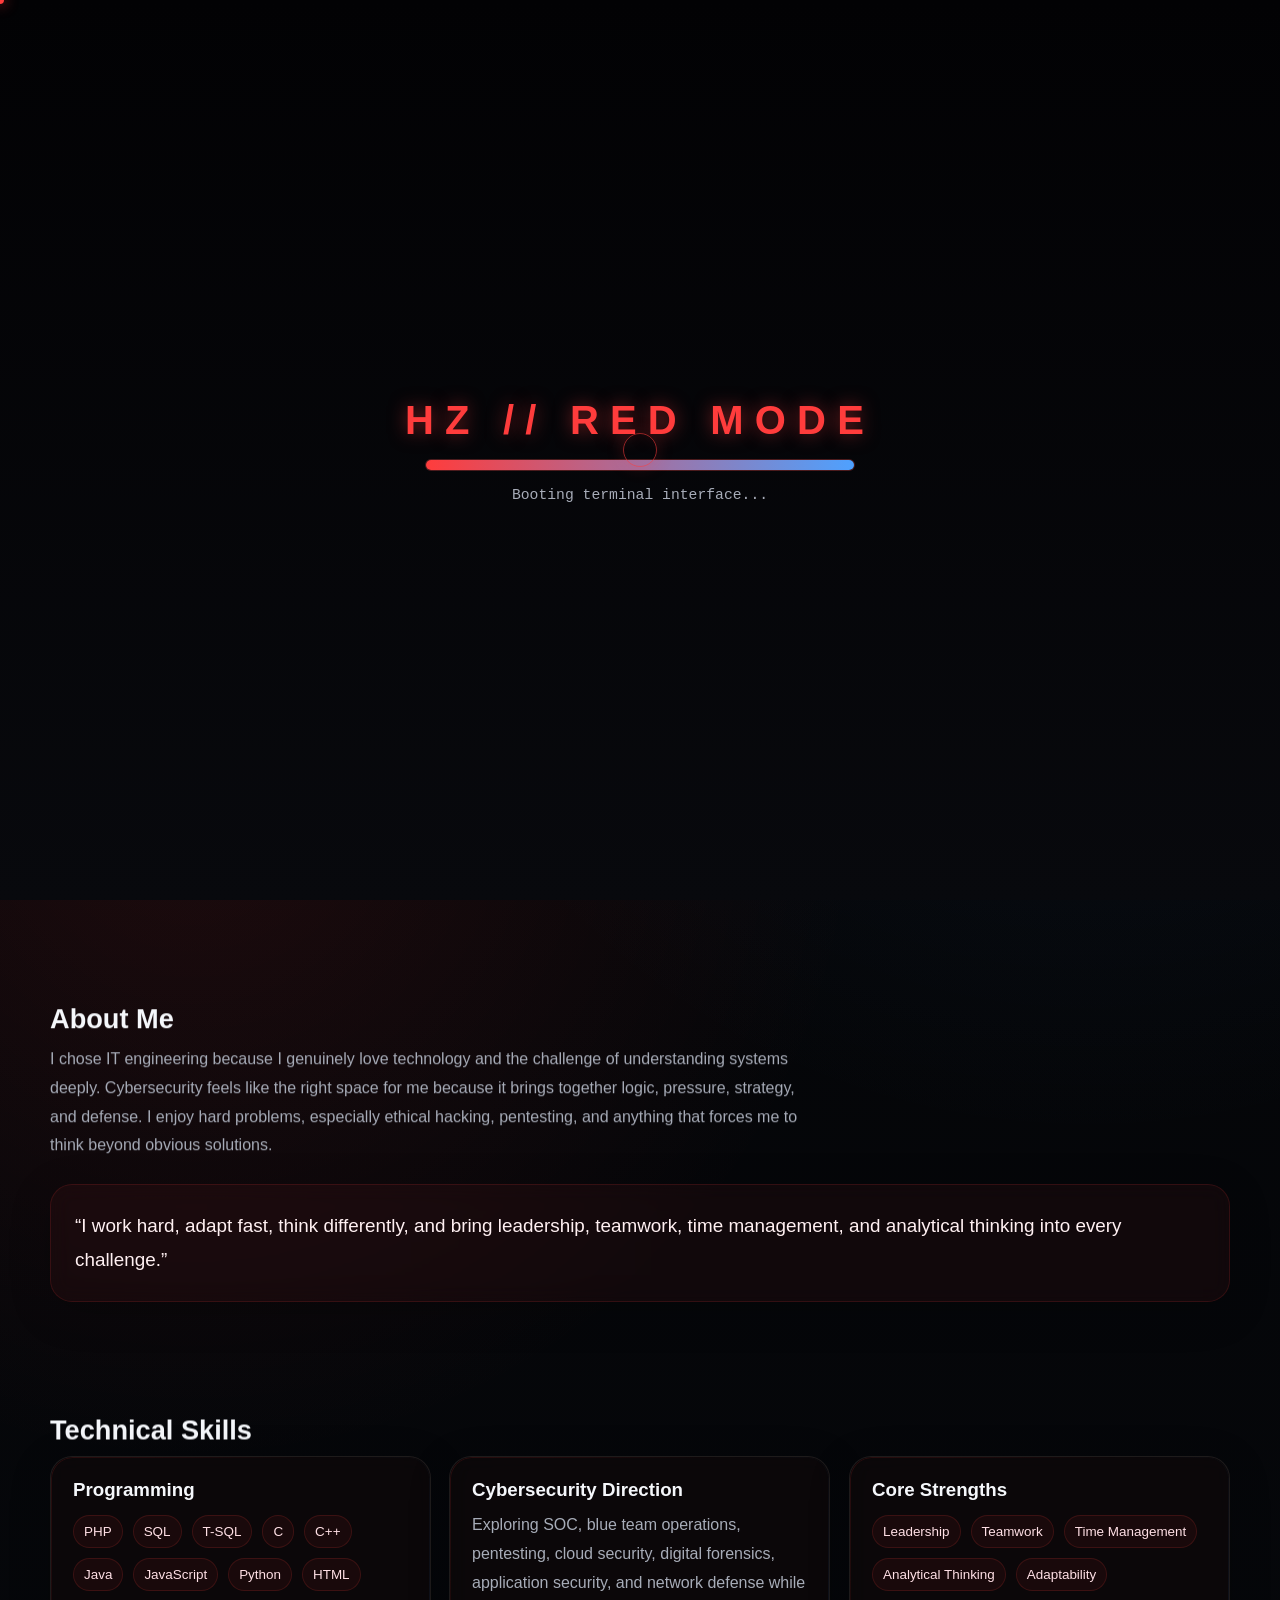
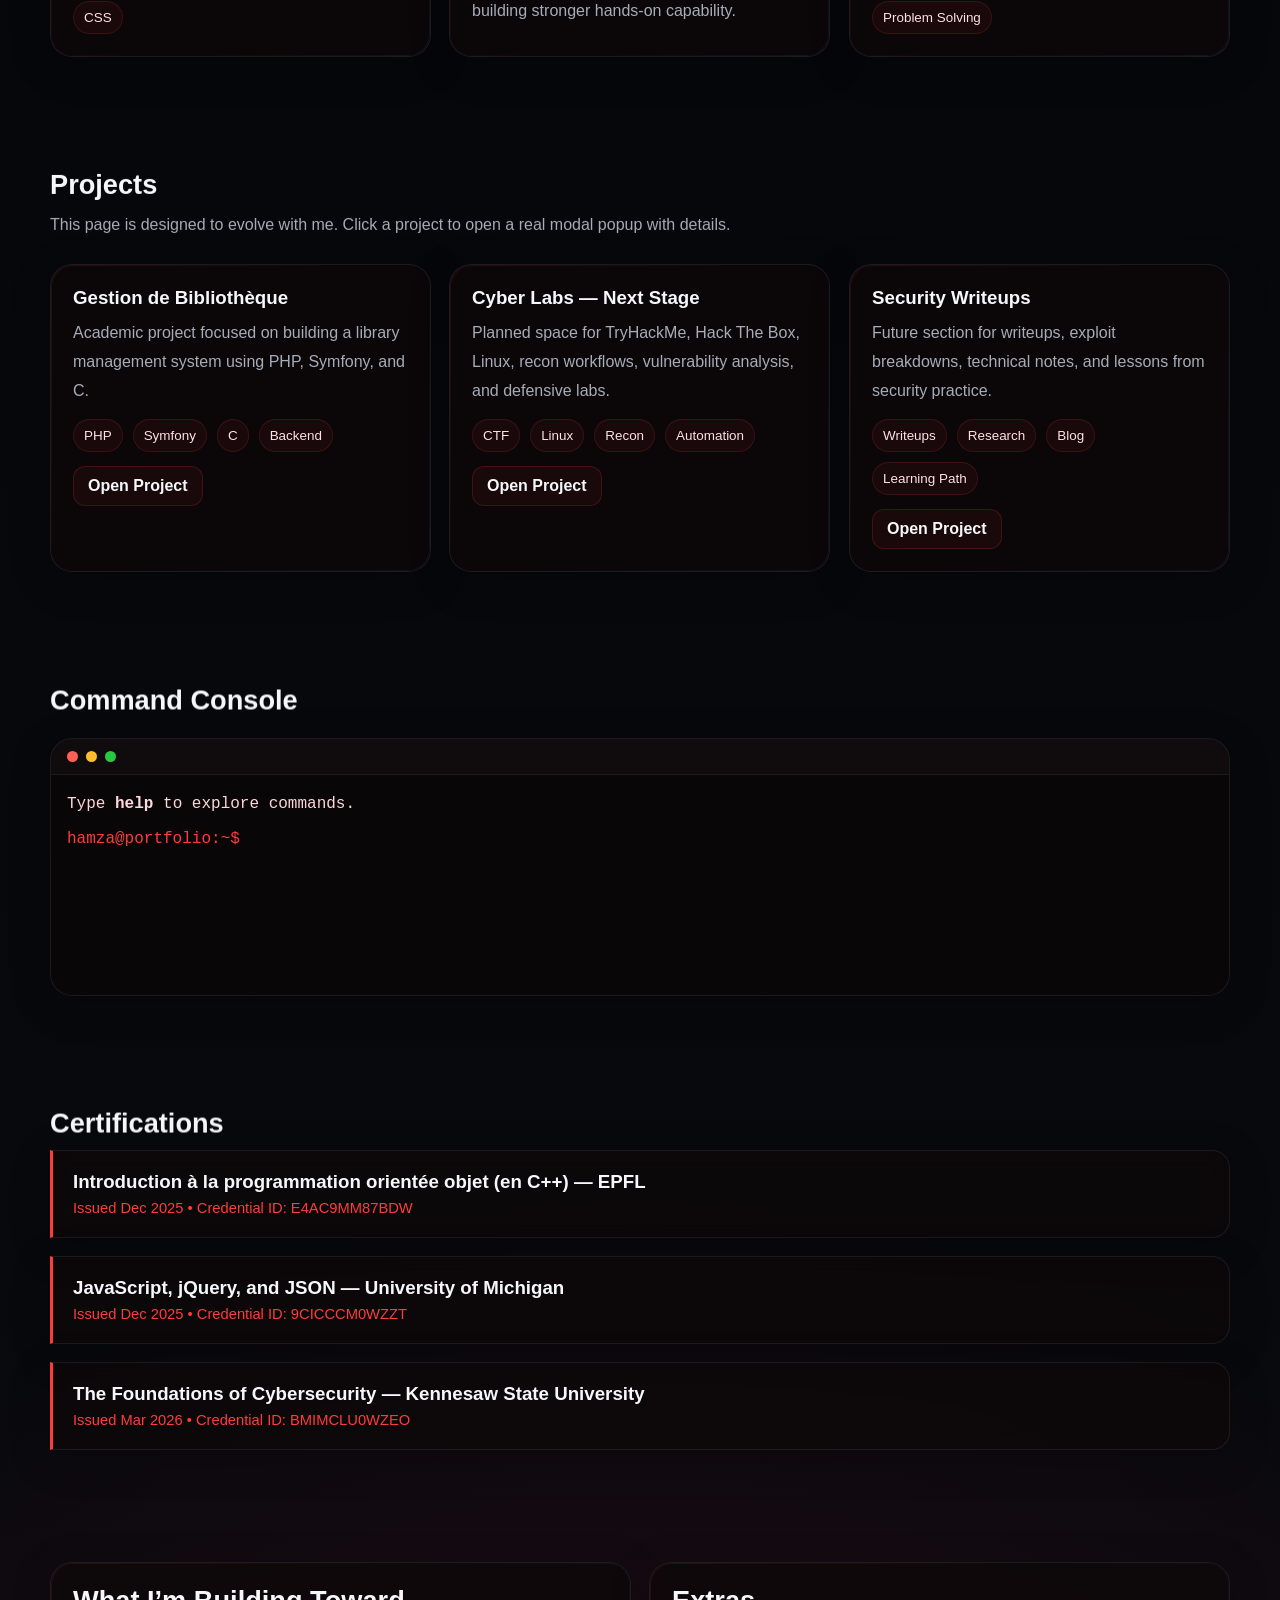
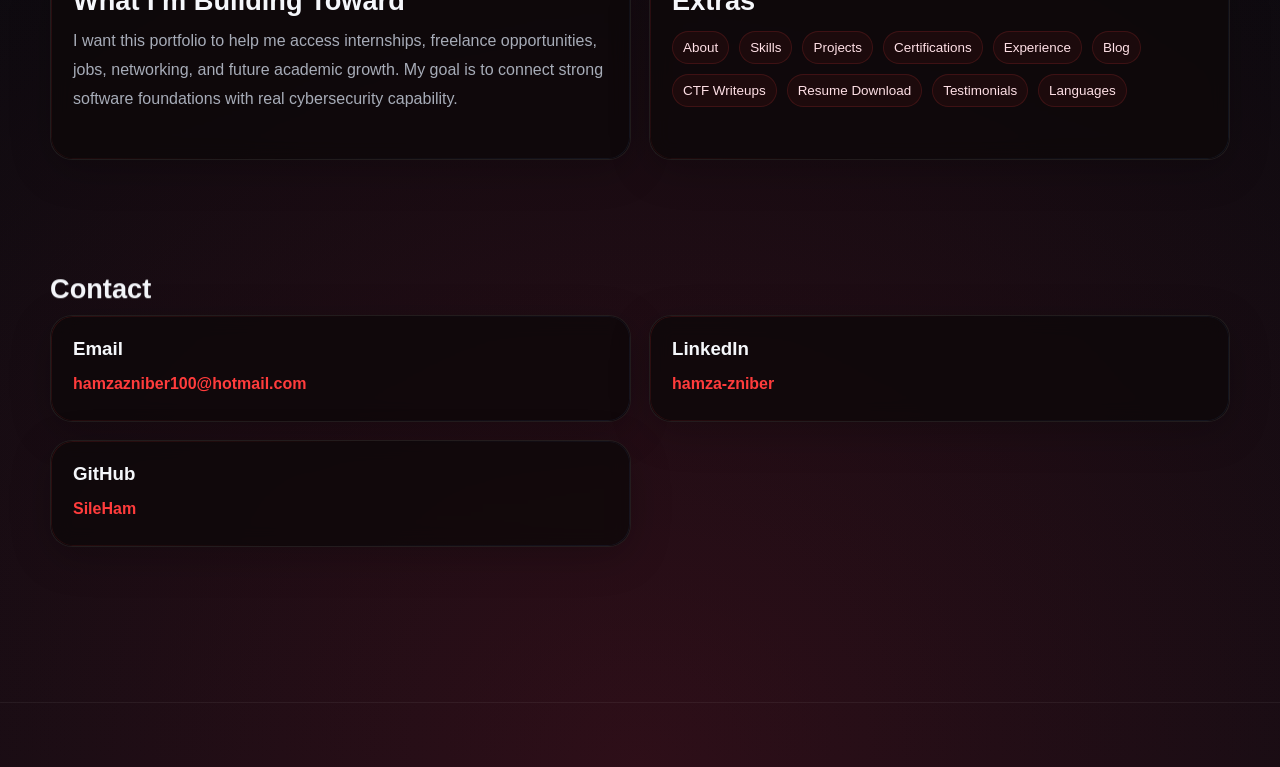
==== hamza_portfolio.html @ f4a4082b "first commit" ====
<!DOCTYPE html>
<html lang="en">
<head>
  <meta charset="UTF-8" />
  <meta name="viewport" content="width=device-width, initial-scale=1.0" />
  <title>Hamza Zniber | Cybersecurity Portfolio</title>
  <style>
    :root{
      --bg:#050608;
      --bg2:#0b0c10;
      --panel:rgba(14,8,10,.78);
      --panel2:rgba(20,10,13,.9);
      --line:rgba(255,60,60,.18);
      --text:#f5f7fb;
      --muted:#a7acb8;
      --red:#ff3c3c;
      --red-dark:#8f1420;
      --crimson:#d61f3f;
      --blue:#4ea1ff;
      --shadow:0 0 30px rgba(255,60,60,.16);
    }

    *{box-sizing:border-box;margin:0;padding:0}
    html{scroll-behavior:smooth}
    body{
      font-family:Inter,Segoe UI,Arial,sans-serif;
      color:var(--text);
      background:
        radial-gradient(circle at 15% 20%, rgba(255,60,60,.10), transparent 20%),
        radial-gradient(circle at 85% 10%, rgba(78,161,255,.08), transparent 20%),
        radial-gradient(circle at 50% 100%, rgba(214,31,63,.18), transparent 30%),
        linear-gradient(180deg,#030406 0%, #090b10 100%);
      overflow-x:hidden;
      cursor:none;
    }

    canvas#matrixCanvas{
      position:fixed;
      inset:0;
      z-index:-3;
      opacity:.22;
    }

    canvas#particles{
      position:fixed;
      inset:0;
      z-index:-2;
      opacity:.45;
    }

    .grid-overlay::before{
      content:"";
      position:fixed;
      inset:0;
      background-image:
        linear-gradient(rgba(255,255,255,.028) 1px, transparent 1px),
        linear-gradient(90deg, rgba(255,255,255,.028) 1px, transparent 1px);
      background-size:44px 44px;
      mask-image:linear-gradient(to bottom, rgba(0,0,0,.85), transparent);
      pointer-events:none;
      z-index:-1;
    }

    .scanlines::after{
      content:"";
      position:fixed;
      inset:0;
      background:linear-gradient(to bottom, transparent 0%, rgba(255,60,60,.03) 50%, transparent 100%);
      background-size:100% 5px;
      pointer-events:none;
      animation:scan 8s linear infinite;
      opacity:.22;
      z-index:10;
    }

    @keyframes scan{
      from{transform:translateY(-100%)}
      to{transform:translateY(100%)}
    }

    .cursor-dot,.cursor-ring{
      position:fixed;
      top:0;
      left:0;
      pointer-events:none;
      z-index:99999;
      transform:translate(-50%,-50%);
      border-radius:50%;
    }

    .cursor-dot{
      width:8px;
      height:8px;
      background:var(--red);
      box-shadow:0 0 14px rgba(255,60,60,.8);
    }

    .cursor-ring{
      width:34px;
      height:34px;
      border:1px solid rgba(255,60,60,.55);
      box-shadow:0 0 18px rgba(255,60,60,.18);
      transition:width .18s,height .18s,border-color .18s,transform .08s;
    }

    .trail{
      position:fixed;
      width:10px;
      height:10px;
      border-radius:50%;
      background:rgba(255,60,60,.22);
      pointer-events:none;
      z-index:99998;
      transform:translate(-50%,-50%);
      animation:fadeTrail .6s linear forwards;
    }

    @keyframes fadeTrail{
      to{opacity:0; transform:translate(-50%,-50%) scale(.2)}
    }

    .loading-screen{
      position:fixed;
      inset:0;
      background:linear-gradient(180deg,#020204 0%, #08090d 100%);
      z-index:9999;
      display:flex;
      align-items:center;
      justify-content:center;
      flex-direction:column;
      gap:16px;
      transition:opacity .8s ease, visibility .8s ease;
    }

    .loading-screen.hidden{
      opacity:0;
      visibility:hidden;
    }

    .loader-logo{
      font-size:clamp(1.4rem,4vw,2.5rem);
      font-weight:900;
      letter-spacing:.28em;
      color:var(--red);
      text-shadow:0 0 18px rgba(255,60,60,.5);
      animation:pulseGlow 1.5s ease-in-out infinite;
    }

    .loader-bar{
      width:min(430px,82vw);
      height:12px;
      border-radius:999px;
      overflow:hidden;
      border:1px solid rgba(255,60,60,.25);
      background:rgba(255,255,255,.04);
    }

    .loader-fill{
      width:0%;
      height:100%;
      background:linear-gradient(90deg,var(--red),var(--blue));
      box-shadow:0 0 24px rgba(255,60,60,.35);
      animation:loadBar 3.2s ease forwards;
    }

    .loader-text{
      color:var(--muted);
      font-family:ui-monospace,monospace;
      font-size:.92rem;
    }

    @keyframes loadBar{
      0%{width:0%}
      100%{width:100%}
    }

    @keyframes pulseGlow{
      0%,100%{opacity:1;text-shadow:0 0 10px rgba(255,60,60,.4)}
      50%{opacity:.8;text-shadow:0 0 24px rgba(255,60,60,.8)}
    }

    .intro-terminal{
      position:fixed;
      inset:0;
      z-index:9998;
      background:rgba(0,0,0,.95);
      display:flex;
      align-items:center;
      justify-content:center;
      padding:20px;
      transition:opacity .8s ease, visibility .8s ease;
    }

    .intro-terminal.hidden{
      opacity:0;
      visibility:hidden;
      pointer-events:none;
    }

    .terminal-box{
      width:min(920px,100%);
      min-height:430px;
      background:rgba(7,7,10,.94);
      border:1px solid rgba(255,60,60,.16);
      border-radius:18px;
      box-shadow:0 0 40px rgba(255,60,60,.08);
      overflow:hidden;
    }

    .terminal-head{
      display:flex;
      align-items:center;
      gap:8px;
      padding:14px 18px;
      border-bottom:1px solid rgba(255,255,255,.06);
      background:rgba(255,255,255,.02);
    }

    .dot{width:11px;height:11px;border-radius:50%}
    .d1{background:#ff5f57}
    .d2{background:#febc2e}
    .d3{background:#28c840}

    .terminal-body{
      padding:22px;
      font-family:ui-monospace,SFMono-Regular,Menlo,monospace;
      color:var(--red);
      line-height:1.8;
      font-size:1rem;
      white-space:pre-wrap;
    }

    .skip-btn{
      margin-top:16px;
      padding:12px 18px;
      border-radius:12px;
      background:rgba(255,60,60,.08);
      border:1px solid rgba(255,60,60,.18);
      color:var(--text);
      cursor:pointer;
      font-weight:700;
      transition:.25s;
    }

    .skip-btn:hover{transform:translateY(-2px);box-shadow:var(--shadow)}

    nav{
      position:sticky;
      top:0;
      z-index:100;
      backdrop-filter:blur(12px);
      background:rgba(4,5,8,.76);
      border-bottom:1px solid rgba(255,255,255,.06);
    }

    .nav-inner{
      max-width:1220px;
      margin:auto;
      display:flex;
      justify-content:space-between;
      align-items:center;
      padding:14px 20px;
      gap:16px;
      flex-wrap:wrap;
    }

    .brand{
      font-weight:900;
      letter-spacing:.2em;
      color:var(--red);
      text-transform:uppercase;
      text-shadow:0 0 12px rgba(255,60,60,.3);
    }

    .nav-links{
      display:flex;
      flex-wrap:wrap;
      gap:16px;
      align-items:center;
    }

    .nav-links a,.lang-btn{
      color:var(--muted);
      text-decoration:none;
      transition:.25s;
      font-size:.95rem;
    }

    .nav-links a:hover,.lang-btn:hover{color:var(--text)}

    .lang-btn{
      background:transparent;
      border:1px solid rgba(255,255,255,.12);
      padding:8px 12px;
      border-radius:999px;
      cursor:pointer;
    }

    .container{
      max-width:1220px;
      margin:auto;
      padding:28px 20px 100px;
      position:relative;
      z-index:2;
    }

    .hero{
      min-height:95vh;
      display:grid;
      grid-template-columns:1.08fr .92fr;
      gap:28px;
      align-items:center;
      padding:30px 0 20px;
    }

    .hero-card,.side-card,.card,.timeline-item,.quote-box,.console-wrap{
      background:var(--panel);
      border:1px solid rgba(255,255,255,.08);
      border-radius:22px;
      backdrop-filter:blur(10px);
      box-shadow:0 10px 40px rgba(0,0,0,.22);
    }

    .parallax{
      transform:translateY(0);
      transition:transform .08s linear;
      will-change:transform;
    }

    .hero-card{
      padding:26px;
      position:relative;
      overflow:hidden;
    }

    .hero-card::before{
      content:"";
      position:absolute;
      inset:0;
      background:linear-gradient(120deg, transparent, rgba(255,255,255,.05), transparent);
      transform:translateX(-100%);
      animation:shine 6s linear infinite;
    }

    @keyframes shine{
      to{transform:translateX(100%)}
    }

    .tag{
      display:inline-block;
      padding:8px 14px;
      border-radius:999px;
      border:1px solid rgba(255,60,60,.25);
      color:var(--red);
      font-size:.82rem;
      letter-spacing:.08em;
      text-transform:uppercase;
      margin-bottom:16px;
      background:rgba(255,60,60,.05);
    }

    h1{
      font-size:clamp(2.8rem,7vw,6rem);
      line-height:.92;
      margin-bottom:12px;
      letter-spacing:-.05em;
    }

    .accent{
      background:linear-gradient(90deg,var(--red),var(--blue));
      -webkit-background-clip:text;
      -webkit-text-fill-color:transparent;
    }

    .glitch{
      position:relative;
      display:inline-block;
    }

    .glitch::before,
    .glitch::after{
      content:attr(data-text);
      position:absolute;
      left:0;
      top:0;
      width:100%;
      overflow:hidden;
    }

    .glitch::before{
      color:var(--blue);
      transform:translate(2px,0);
      opacity:.35;
      clip-path:polygon(0 0,100% 0,100% 45%,0 45%);
      animation:glitch1 2.4s infinite linear alternate-reverse;
    }

    .glitch::after{
      color:var(--red);
      transform:translate(-2px,0);
      opacity:.45;
      clip-path:polygon(0 60%,100% 60%,100% 100%,0 100%);
      animation:glitch2 2.2s infinite linear alternate-reverse;
    }

    @keyframes glitch1{
      0%{transform:translate(2px,0)}
      25%{transform:translate(-2px,1px)}
      50%{transform:translate(3px,-1px)}
      100%{transform:translate(-1px,1px)}
    }

    @keyframes glitch2{
      0%{transform:translate(-2px,0)}
      25%{transform:translate(2px,-1px)}
      50%{transform:translate(-3px,1px)}
      100%{transform:translate(1px,-1px)}
    }

    .subtitle{
      color:var(--muted);
      font-size:1.08rem;
      line-height:1.8;
      max-width:740px;
    }

    .hero-cta{
      display:flex;
      flex-wrap:wrap;
      gap:14px;
      margin-top:24px;
    }

    .btn{
      text-decoration:none;
      padding:13px 18px;
      border-radius:14px;
      font-weight:800;
      transition:.25s;
      border:1px solid rgba(255,255,255,.08);
      position:relative;
      overflow:hidden;
      color:var(--text);
    }

    .btn:hover{transform:translateY(-3px) scale(1.02)}

    .btn-primary{
      background:linear-gradient(90deg, rgba(255,60,60,.18), rgba(78,161,255,.16));
      box-shadow:var(--shadow);
    }

    .btn-secondary{
      background:rgba(255,255,255,.03);
    }

    .side-card{
      padding:24px;
      background:linear-gradient(180deg, rgba(15,8,10,.82), rgba(10,10,14,.94));
      position:relative;
      overflow:hidden;
    }

    .side-card::after{
      content:"";
      position:absolute;
      right:-40px;
      top:-40px;
      width:160px;
      height:160px;
      border-radius:50%;
      background:radial-gradient(circle, rgba(255,60,60,.22), transparent 70%);
      filter:blur(10px);
    }

    .stat{
      display:flex;
      justify-content:space-between;
      gap:12px;
      padding:14px 0;
      border-bottom:1px solid rgba(255,255,255,.06);
      color:var(--muted);
      font-size:.96rem;
    }

    .stat strong{
      color:var(--text);
      text-align:right;
    }

    .mono{font-family:ui-monospace,monospace}

    section{padding:56px 0}

    .section-title{
      font-size:1.7rem;
      margin-bottom:10px;
    }

    .section-sub{
      color:var(--muted);
      line-height:1.8;
      max-width:770px;
      margin-bottom:24px;
    }

    .cards{
      display:grid;
      grid-template-columns:repeat(3,minmax(0,1fr));
      gap:18px;
      perspective:1200px;
    }

    .card{
      padding:22px;
      transition:transform .15s ease, box-shadow .2s ease, border-color .2s ease;
      position:relative;
      overflow:hidden;
      transform-style:preserve-3d;
      will-change:transform;
    }

    .card::before{
      content:"";
      position:absolute;
      inset:0;
      border-radius:22px;
      padding:1px;
      background:linear-gradient(130deg, rgba(255,60,60,.35), transparent, rgba(78,161,255,.22));
      -webkit-mask:
        linear-gradient(#000 0 0) content-box,
        linear-gradient(#000 0 0);
      -webkit-mask-composite:xor;
      mask-composite:exclude;
      pointer-events:none;
      opacity:.4;
    }

    .card:hover{
      box-shadow:0 0 28px rgba(255,60,60,.1);
      border-color:rgba(255,60,60,.2);
    }

    .card h3{margin-bottom:10px}
    .card p{color:var(--muted);line-height:1.8}

    .chips{
      display:flex;
      flex-wrap:wrap;
      gap:10px;
      margin-top:14px;
    }

    .chip{
      padding:8px 10px;
      border-radius:999px;
      font-size:.84rem;
      background:rgba(255,60,60,.06);
      border:1px solid rgba(255,60,60,.15);
      color:#ffe0e6;
    }

    .timeline{
      display:grid;
      gap:18px;
    }

    .timeline-item{
      padding:20px;
      border-left:3px solid var(--red);
      border-radius:0 18px 18px 0;
    }

    .timeline-item h3{margin-bottom:6px}
    .timeline-item span{color:var(--red);font-size:.92rem}
    .timeline-item p{color:var(--muted);line-height:1.7;margin-top:10px}

    .split{
      display:grid;
      grid-template-columns:1fr 1fr;
      gap:18px;
    }

    .quote-box{
      padding:24px;
      background:rgba(255,60,60,.05);
      border:1px solid rgba(255,60,60,.14);
      font-size:1.18rem;
      line-height:1.8;
      color:#fff0f2;
    }

    .contact-grid{
      display:grid;
      grid-template-columns:repeat(2,minmax(0,1fr));
      gap:18px;
    }

    .project-link{
      color:var(--red);
      text-decoration:none;
      font-weight:700;
    }

    .lang-fr{display:none}

    footer{
      padding:24px 20px 40px;
      border-top:1px solid rgba(255,255,255,.06);
      text-align:center;
      color:var(--muted);
    }

    .reveal{
      opacity:0;
      transform:translateY(24px);
      transition:all .8s ease;
    }

    .reveal.show{
      opacity:1;
      transform:translateY(0);
    }

    .console-wrap{
      margin-top:22px;
      overflow:hidden;
    }

    .console-head{
      display:flex;
      gap:8px;
      padding:12px 16px;
      border-bottom:1px solid rgba(255,255,255,.06);
      background:rgba(255,255,255,.02);
    }

    .console-body{
      padding:16px;
      font-family:ui-monospace,monospace;
      min-height:220px;
      color:#ffd7dd;
      background:rgba(0,0,0,.18);
    }

    .console-output{
      white-space:pre-wrap;
      line-height:1.7;
      margin-bottom:12px;
    }

    .console-input-line{
      display:flex;
      align-items:center;
      gap:10px;
      color:var(--red);
    }

    .console-input{
      flex:1;
      background:transparent;
      border:none;
      outline:none;
      color:#fff;
      font-family:ui-monospace,monospace;
      font-size:1rem;
      cursor:text;
    }

    .modal{
      position:fixed;
      inset:0;
      background:rgba(0,0,0,.76);
      display:flex;
      align-items:center;
      justify-content:center;
      padding:20px;
      z-index:10000;
      opacity:0;
      visibility:hidden;
      transition:.25s;
    }

    .modal.show{
      opacity:1;
      visibility:visible;
    }

    .modal-content{
      width:min(760px,100%);
      background:linear-gradient(180deg, rgba(16,9,12,.96), rgba(8,8,12,.98));
      border:1px solid rgba(255,60,60,.18);
      border-radius:22px;
      padding:24px;
      box-shadow:0 0 40px rgba(255,60,60,.12);
      position:relative;
    }

    .modal-close{
      position:absolute;
      top:14px;
      right:14px;
      background:rgba(255,255,255,.04);
      border:1px solid rgba(255,255,255,.08);
      color:var(--text);
      width:40px;
      height:40px;
      border-radius:50%;
      cursor:pointer;
      font-size:1.1rem;
    }

    .modal-content h3{
      margin-bottom:10px;
      font-size:1.5rem;
    }

    .modal-content p{
      color:var(--muted);
      line-height:1.8;
      margin-bottom:12px;
    }

    .open-modal{
      margin-top:14px;
      display:inline-block;
      padding:10px 14px;
      border-radius:12px;
      border:1px solid rgba(255,60,60,.18);
      color:var(--text);
      background:rgba(255,60,60,.06);
      text-decoration:none;
      font-weight:700;
    }

    @media (max-width:980px){
      body{cursor:auto}
      .cursor-dot,.cursor-ring{display:none}
      .hero,.cards,.split,.contact-grid{
        grid-template-columns:1fr;
      }
      .terminal-box{min-height:360px}
    }
  </style>
</head>
<body class="grid-overlay scanlines">
  <canvas id="matrixCanvas"></canvas>
  <canvas id="particles"></canvas>

  <div class="cursor-dot" id="cursorDot"></div>
  <div class="cursor-ring" id="cursorRing"></div>

  <div class="loading-screen" id="loadingScreen">
    <div class="loader-logo">HZ // RED MODE</div>
    <div class="loader-bar"><div class="loader-fill"></div></div>
    <div class="loader-text" id="loaderText">Initializing offensive visual layer...</div>
  </div>

  <div class="intro-terminal" id="introTerminal">
    <div>
      <div class="terminal-box">
        <div class="terminal-head">
          <span class="dot d1"></span>
          <span class="dot d2"></span>
          <span class="dot d3"></span>
        </div>
        <div class="terminal-body" id="terminalText"></div>
      </div>
      <button class="skip-btn" onclick="skipIntro()">Enter Portfolio</button>
    </div>
  </div>

  <div class="modal" id="projectModal">
    <div class="modal-content">
      <button class="modal-close" onclick="closeModal()">×</button>
      <h3 id="modalTitle">Project Title</h3>
      <p id="modalDesc"></p>
      <div class="chips" id="modalChips"></div>
    </div>
  </div>

  <nav>
    <div class="nav-inner">
      <div class="brand">HZ // RED CYBER</div>
      <div class="nav-links">
        <a href="#about">About</a>
        <a href="#skills">Skills</a>
        <a href="#projects">Projects</a>
        <a href="#console">Console</a>
        <a href="#contact">Contact</a>
        <button class="lang-btn" onclick="toggleLang()">FR / EN</button>
      </div>
    </div>
  </nav>

  <main class="container">
    <section class="hero reveal parallax" data-speed="0.18">
      <div class="hero-card">
        <div class="lang-en">
          <div class="tag">IT Engineering Student • Cybersecurity Path</div>
          <h1><span class="glitch" data-text="Hamza">Hamza</span> <span class="accent">Zniber</span></h1>
          <p class="subtitle">
            Third-year IT engineering student based in Casablanca, building a bold future in cybersecurity through
            technical projects, problem-solving, and a deep interest in SOC operations, blue team workflows,
            pentesting, cloud security, digital forensics, and network defense.
          </p>
          <div class="hero-cta">
            <a class="btn btn-primary" href="#projects">Explore My Work</a>
            <a class="btn btn-secondary" href="mailto:hamzazniber100@hotmail.com">Email Me</a>
            <a class="btn btn-secondary" href="https://github.com/SileHam" target="_blank">GitHub</a>
            <a class="btn btn-secondary" href="https://www.linkedin.com/in/hamza-zniber/" target="_blank">LinkedIn</a>
          </div>
        </div>

        <div class="lang-fr">
          <div class="tag">Étudiant ingénieur IT • Parcours cybersécurité</div>
          <h1><span class="glitch" data-text="Hamza">Hamza</span> <span class="accent">Zniber</span></h1>
          <p class="subtitle">
            Étudiant en troisième année d’ingénierie informatique à Casablanca, en train de construire un futur ambitieux
            dans la cybersécurité à travers des projets techniques, la résolution de problèmes complexes, et un fort intérêt
            pour les opérations SOC, le blue team, le pentesting, la sécurité cloud, la forensique numérique et la défense réseau.
          </p>
          <div class="hero-cta">
            <a class="btn btn-primary" href="#projects">Voir mes projets</a>
            <a class="btn btn-secondary" href="mailto:hamzazniber100@hotmail.com">Me contacter</a>
            <a class="btn btn-secondary" href="https://github.com/SileHam" target="_blank">GitHub</a>
            <a class="btn btn-secondary" href="https://www.linkedin.com/in/hamza-zniber/" target="_blank">LinkedIn</a>
          </div>
        </div>
      </div>

      <div class="side-card">
        <div class="stat"><span>Name</span><strong>Hamza Zniber</strong></div>
        <div class="stat"><span>Location</span><strong>Casablanca, Morocco</strong></div>
        <div class="stat"><span>School</span><strong>EMSI</strong></div>
        <div class="stat"><span>Program</span><strong>IT Engineering</strong></div>
        <div class="stat"><span>Year</span><strong>3rd Year</strong></div>
        <div class="stat"><span>Graduation</span><strong>2028</strong></div>
        <div class="stat"><span>Focus</span><strong>Cybersecurity</strong></div>
        <div class="stat"><span>Email</span><strong class="mono">hamzazniber100@hotmail.com</strong></div>
      </div>
    </section>

    <section id="about" class="reveal parallax" data-speed="0.12">
      <h2 class="section-title lang-en">About Me</h2>
      <h2 class="section-title lang-fr">À propos de moi</h2>

      <p class="section-sub lang-en">
        I chose IT engineering because I genuinely love technology and the challenge of understanding systems deeply.
        Cybersecurity feels like the right space for me because it brings together logic, pressure, strategy, and defense.
        I enjoy hard problems, especially ethical hacking, pentesting, and anything that forces me to think beyond obvious solutions.
      </p>

      <p class="section-sub lang-fr">
        J’ai choisi l’ingénierie informatique parce que j’aime réellement la technologie et le défi de comprendre les systèmes en profondeur.
        La cybersécurité est pour moi le bon domaine, car elle réunit logique, pression, stratégie et défense.
        J’aime les problèmes difficiles, surtout le hacking éthique, le pentesting et tout ce qui m’oblige à réfléchir au-delà des solutions évidentes.
      </p>

      <div class="quote-box lang-en">
        “I work hard, adapt fast, think differently, and bring leadership, teamwork, time management, and analytical thinking into every challenge.”
      </div>

      <div class="quote-box lang-fr">
        « Je travaille dur, je m’adapte vite, je pense différemment, et j’apporte du leadership, de l’esprit d’équipe, de la gestion du temps et une vraie pensée analytique dans chaque défi. »
      </div>
    </section>

    <section id="skills" class="reveal parallax" data-speed="0.10">
      <h2 class="section-title lang-en">Technical Skills</h2>
      <h2 class="section-title lang-fr">Compétences techniques</h2>

      <div class="cards">
        <div class="card tilt-card">
          <h3 class="lang-en">Programming</h3>
          <h3 class="lang-fr">Programmation</h3>
          <div class="chips">
            <span class="chip">PHP</span>
            <span class="chip">SQL</span>
            <span class="chip">T-SQL</span>
            <span class="chip">C</span>
            <span class="chip">C++</span>
            <span class="chip">Java</span>
            <span class="chip">JavaScript</span>
            <span class="chip">Python</span>
            <span class="chip">HTML</span>
            <span class="chip">CSS</span>
          </div>
        </div>

        <div class="card tilt-card">
          <h3 class="lang-en">Cybersecurity Direction</h3>
          <h3 class="lang-fr">Orientation cybersécurité</h3>
          <p class="lang-en">
            Exploring SOC, blue team operations, pentesting, cloud security, digital forensics,
            application security, and network defense while building stronger hands-on capability.
          </p>
          <p class="lang-fr">
            J’explore le SOC, le blue team, le pentesting, la sécurité cloud, la forensique numérique,
            la sécurité applicative et la défense réseau tout en renforçant mes compétences pratiques.
          </p>
        </div>

        <div class="card tilt-card">
          <h3 class="lang-en">Core Strengths</h3>
          <h3 class="lang-fr">Forces principales</h3>
          <div class="chips">
            <span class="chip">Leadership</span>
            <span class="chip">Teamwork</span>
            <span class="chip">Time Management</span>
            <span class="chip">Analytical Thinking</span>
            <span class="chip">Adaptability</span>
            <span class="chip">Problem Solving</span>
          </div>
        </div>
      </div>
    </section>

    <section id="projects" class="reveal parallax" data-speed="0.14">
      <h2 class="section-title lang-en">Projects</h2>
      <h2 class="section-title lang-fr">Projets</h2>

      <p class="section-sub lang-en">
        This page is designed to evolve with me. Click a project to open a real modal popup with details.
      </p>

      <p class="section-sub lang-fr">
        Cette page est conçue pour évoluer avec moi. Clique sur un projet pour ouvrir une vraie fenêtre popup avec les détails.
      </p>

      <div class="cards">
        <div class="card tilt-card">
          <h3>Gestion de Bibliothèque</h3>
          <p class="lang-en">
            Academic project focused on building a library management system using PHP, Symfony, and C.
          </p>
          <p class="lang-fr">
            Projet académique centré sur la création d’un système de gestion de bibliothèque avec PHP, Symfony et C.
          </p>
          <div class="chips">
            <span class="chip">PHP</span>
            <span class="chip">Symfony</span>
            <span class="chip">C</span>
            <span class="chip">Backend</span>
          </div>
          <a href="#" class="open-modal" onclick="openProject('Gestion de Bibliothèque', 'A library management project built to handle organization, records, and backend structure using PHP, Symfony, and C. This project helped strengthen your ability to think in terms of system structure, logic flow, and data handling. Later, you can expand this modal with screenshots, GitHub links, features, and technical architecture.', ['PHP','Symfony','C','Backend Logic','Academic Project']); return false;">Open Project</a>
        </div>

        <div class="card tilt-card">
          <h3 class="lang-en">Cyber Labs — Next Stage</h3>
          <h3 class="lang-fr">Labs cyber — prochaine étape</h3>
          <p class="lang-en">
            Planned space for TryHackMe, Hack The Box, Linux, recon workflows, vulnerability analysis, and defensive labs.
          </p>
          <p class="lang-fr">
            Espace prévu pour TryHackMe, Hack The Box, Linux, recon, analyse de vulnérabilités et labs défensifs.
          </p>
          <div class="chips">
            <span class="chip">CTF</span>
            <span class="chip">Linux</span>
            <span class="chip">Recon</span>
            <span class="chip">Automation</span>
          </div>
          <a href="#" class="open-modal" onclick="openProject('Cyber Labs', 'This section is reserved for your future cybersecurity hands-on work: TryHackMe rooms, Hack The Box labs, network enumeration, Linux privilege escalation, scanning workflows, and automation scripts. Once you complete them, each lab can become its own modal project card.', ['TryHackMe','Hack The Box','Linux','Recon','Blue Team']); return false;">Open Project</a>
        </div>

        <div class="card tilt-card">
          <h3 class="lang-en">Security Writeups</h3>
          <h3 class="lang-fr">Writeups sécurité</h3>
          <p class="lang-en">
            Future section for writeups, exploit breakdowns, technical notes, and lessons from security practice.
          </p>
          <p class="lang-fr">
            Future section pour les writeups, analyses d’exploits, notes techniques et leçons de pratique sécurité.
          </p>
          <div class="chips">
            <span class="chip">Writeups</span>
            <span class="chip">Research</span>
            <span class="chip">Blog</span>
            <span class="chip">Learning Path</span>
          </div>
          <a href="#" class="open-modal" onclick="openProject('Security Writeups', 'A future hub for your security knowledge. Use it for CTF writeups, vulnerability analysis, reverse engineering notes, defensive insights, and short articles that show how you think through technical problems. This will make your portfolio much stronger for recruiters and internship applications.', ['Writeups','Research','Blog','Security Notes']); return false;">Open Project</a>
        </div>
      </div>
    </section>

    <section id="console" class="reveal parallax" data-speed="0.09">
      <h2 class="section-title lang-en">Command Console</h2>
      <h2 class="section-title lang-fr">Console de commandes</h2>

      <div class="console-wrap">
        <div class="console-head">
          <span class="dot d1"></span>
          <span class="dot d2"></span>
          <span class="dot d3"></span>
        </div>
        <div class="console-body">
          <div class="console-output" id="consoleOutput">Type <strong>help</strong> to explore commands.</div>
          <div class="console-input-line">
            <span>hamza@portfolio:~$</span>
            <input id="consoleInput" class="console-input" type="text" autocomplete="off" spellcheck="false" />
          </div>
        </div>
      </div>
    </section>

    <section id="certifications" class="reveal parallax" data-speed="0.11">
      <h2 class="section-title lang-en">Certifications</h2>
      <h2 class="section-title lang-fr">Certifications</h2>

      <div class="timeline">
        <div class="timeline-item">
          <h3>Introduction à la programmation orientée objet (en C++) — EPFL</h3>
          <span>Issued Dec 2025 • Credential ID: E4AC9MM87BDW</span>
        </div>
        <div class="timeline-item">
          <h3>JavaScript, jQuery, and JSON — University of Michigan</h3>
          <span>Issued Dec 2025 • Credential ID: 9CICCCM0WZZT</span>
        </div>
        <div class="timeline-item">
          <h3>The Foundations of Cybersecurity — Kennesaw State University</h3>
          <span>Issued Mar 2026 • Credential ID: BMIMCLU0WZEO</span>
        </div>
      </div>
    </section>

    <section class="reveal parallax" data-speed="0.08">
      <div class="split">
        <div class="card tilt-card">
          <h2 class="section-title lang-en">What I’m Building Toward</h2>
          <h2 class="section-title lang-fr">Ce que je vise</h2>
          <p class="section-sub lang-en">
            I want this portfolio to help me access internships, freelance opportunities, jobs,
            networking, and future academic growth. My goal is to connect strong software foundations
            with real cybersecurity capability.
          </p>
          <p class="section-sub lang-fr">
            Je veux que ce portfolio m’aide à accéder à des stages, à des opportunités freelance,
            à des emplois, au networking et à une progression académique future.
          </p>
        </div>

        <div class="card tilt-card">
          <h2 class="section-title lang-en">Extras</h2>
          <h2 class="section-title lang-fr">Extras</h2>
          <div class="chips">
            <span class="chip">About</span>
            <span class="chip">Skills</span>
            <span class="chip">Projects</span>
            <span class="chip">Certifications</span>
            <span class="chip">Experience</span>
            <span class="chip">Blog</span>
            <span class="chip">CTF Writeups</span>
            <span class="chip">Resume Download</span>
            <span class="chip">Testimonials</span>
            <span class="chip">Languages</span>
          </div>
        </div>
      </div>
    </section>

    <section id="contact" class="reveal parallax" data-speed="0.12">
      <h2 class="section-title lang-en">Contact</h2>
      <h2 class="section-title lang-fr">Contact</h2>

      <div class="contact-grid">
        <div class="card tilt-card">
          <h3>Email</h3>
          <p><a class="project-link" href="mailto:hamzazniber100@hotmail.com">hamzazniber100@hotmail.com</a></p>
        </div>
        <div class="card tilt-card">
          <h3>LinkedIn</h3>
          <p><a class="project-link" href="https://www.linkedin.com/in/hamza-zniber/" target="_blank">hamza-zniber</a></p>
        </div>
        <div class="card tilt-card">
          <h3>GitHub</h3>
          <p><a class="project-link" href="https://github.com/SileHam" target="_blank">SileHam</a></p>
        </div>
      </div>
    </section>
  </main>

  <footer></footer>

  <script>
    let french = false;
    function toggleLang(){
      french = !french;
      document.querySelectorAll('.lang-en').forEach(el => el.style.display = french ? 'none' : '');
      document.querySelectorAll('.lang-fr').forEach(el => el.style.display = french ? '' : 'none');
    }

    const terminalLines = [
      "[BOOT] Initializing red interface...",
      "[SYS] Loading encrypted identity modules...",
      "[OK] User detected: Hamza Zniber",
      "[OK] Role detected: IT Engineering Student",
      "[OK] Target path: Cybersecurity",
      "[OK] Matrix rain activated...",
      "[OK] Cursor trail engaged...",
      "[OK] Command console online...",
      "[ACCESS GRANTED] Welcome to the portfolio."
    ];

    let lineIndex = 0;
    const terminalText = document.getElementById("terminalText");

    function typeTerminalLine() {
      if (lineIndex >= terminalLines.length) return;
      const line = terminalLines[lineIndex];
      let charIndex = 0;
      const p = document.createElement("div");
      terminalText.appendChild(p);

      const typer = setInterval(() => {
        p.textContent += line.charAt(charIndex);
        charIndex++;
        if (charIndex >= line.length) {
          clearInterval(typer);
          lineIndex++;
          setTimeout(typeTerminalLine, 220);
        }
      }, 24);
    }

    function skipIntro(){
      document.getElementById("introTerminal").classList.add("hidden");
    }

    window.addEventListener("load", () => {
      const loaderTexts = [
        "Initializing offensive visual layer...",
        "Injecting matrix module...",
        "Booting terminal interface...",
        "Activating red cyber shell..."
      ];
      let i = 0;
      const loaderText = document.getElementById("loaderText");
      const textInterval = setInterval(() => {
        i = (i + 1) % loaderTexts.length;
        loaderText.textContent = loaderTexts[i];
      }, 700);

      setTimeout(() => {
        clearInterval(textInterval);
        document.getElementById("loadingScreen").classList.add("hidden");
        typeTerminalLine();
      }, 3400);

      setTimeout(() => {
        document.getElementById("introTerminal").classList.add("hidden");
      }, 8200);
    });

    const observer = new IntersectionObserver((entries) => {
      entries.forEach(entry => {
        if(entry.isIntersecting){
          entry.target.classList.add("show");
        }
      });
    }, { threshold: 0.12 });

    document.querySelectorAll('.reveal').forEach(el => observer.observe(el));

    function openProject(title, desc, chips){
      document.getElementById('modalTitle').textContent = title;
      document.getElementById('modalDesc').textContent = desc;
      const chipsWrap = document.getElementById('modalChips');
      chipsWrap.innerHTML = '';
      chips.forEach(ch => {
        const span = document.createElement('span');
        span.className = 'chip';
        span.textContent = ch;
        chipsWrap.appendChild(span);
      });
      document.getElementById('projectModal').classList.add('show');
    }

    function closeModal(){
      document.getElementById('projectModal').classList.remove('show');
    }

    document.getElementById('projectModal').addEventListener('click', (e) => {
      if(e.target.id === 'projectModal') closeModal();
    });

    const consoleInput = document.getElementById('consoleInput');
    const consoleOutput = document.getElementById('consoleOutput');

    function appendConsole(text){
      consoleOutput.innerHTML += "\\n" + text;
      consoleOutput.scrollTop = consoleOutput.scrollHeight;
    }

    consoleInput.addEventListener('keydown', function(e){
      if(e.key === 'Enter'){
        const cmd = this.value.trim().toLowerCase();
        appendConsole("\\n> " + cmd);

        if(cmd === 'help'){
          appendConsole("Available commands:\\n- help\\n- cv\\n- projects\\n- contact\\n- clear");
        } else if(cmd === 'cv'){
          appendConsole("CV module ready. Replace this with your CV PDF link later.");
        } else if(cmd === 'projects'){
          appendConsole("Projects:\\n1. Gestion de Bibliothèque\\n2. Cyber Labs\\n3. Security Writeups");
          document.getElementById('projects').scrollIntoView({behavior:'smooth'});
        } else if(cmd === 'contact'){
          appendConsole("Email: hamzazniber100@hotmail.com\\nGitHub: github.com/SileHam\\nLinkedIn: linkedin.com/in/hamza-zniber");
          document.getElementById('contact').scrollIntoView({behavior:'smooth'});
        } else if(cmd === 'clear'){
          consoleOutput.innerHTML = "Type <strong>help</strong> to explore commands.";
        } else if(cmd){
          appendConsole("Command not found. Type help.");
        }

        this.value = '';
      }
    });

    const cards = document.querySelectorAll('.tilt-card');
    cards.forEach(card => {
      card.addEventListener('mousemove', e => {
        const rect = card.getBoundingClientRect();
        const x = e.clientX - rect.left;
        const y = e.clientY - rect.top;
        const midX = rect.width / 2;
        const midY = rect.height / 2;
        const rotateX = ((y - midY) / midY) * -8;
        const rotateY = ((x - midX) / midX) * 8;
        card.style.transform = `rotateX(${rotateX}deg) rotateY(${rotateY}deg) translateY(-4px)`;
      });
      card.addEventListener('mouseleave', () => {
        card.style.transform = 'rotateX(0deg) rotateY(0deg) translateY(0)';
      });
    });

    window.addEventListener('scroll', () => {
      const scrollY = window.scrollY;
      document.querySelectorAll('.parallax').forEach(el => {
        const speed = parseFloat(el.dataset.speed || 0.1);
        el.style.transform = `translateY(${scrollY * speed * -0.15}px)`;
      });
    });

    const cursorDot = document.getElementById('cursorDot');
    const cursorRing = document.getElementById('cursorRing');
    let ringX = window.innerWidth / 2, ringY = window.innerHeight / 2;
    let mouseX = ringX, mouseY = ringY;

    window.addEventListener('mousemove', e => {
      mouseX = e.clientX;
      mouseY = e.clientY;
      cursorDot.style.left = mouseX + 'px';
      cursorDot.style.top = mouseY + 'px';

      const trail = document.createElement('div');
      trail.className = 'trail';
      trail.style.left = mouseX + 'px';
      trail.style.top = mouseY + 'px';
      document.body.appendChild(trail);
      setTimeout(() => trail.remove(), 600);
    });

    function animateCursor(){
      ringX += (mouseX - ringX) * 0.16;
      ringY += (mouseY - ringY) * 0.16;
      cursorRing.style.left = ringX + 'px';
      cursorRing.style.top = ringY + 'px';
      requestAnimationFrame(animateCursor);
    }
    animateCursor();

    document.querySelectorAll('a, button, .card, .console-input').forEach(el => {
      el.addEventListener('mouseenter', () => {
        cursorRing.style.width = '48px';
        cursorRing.style.height = '48px';
      });
      el.addEventListener('mouseleave', () => {
        cursorRing.style.width = '34px';
        cursorRing.style.height = '34px';
      });
    });

    const matrixCanvas = document.getElementById("matrixCanvas");
    const mtx = matrixCanvas.getContext("2d");
    let drops = [];
    let fontSize = 16;
    const letters = "01{}[]<>$#@/\\|ABCDEFGHIJKLMNOPQRSTUVWXYZ";

    function resizeMatrix(){
      matrixCanvas.width = window.innerWidth;
      matrixCanvas.height = window.innerHeight;
      const columns = Math.floor(matrixCanvas.width / fontSize);
      drops = Array(columns).fill(1);
    }

    function drawMatrix(){
      mtx.fillStyle = "rgba(3,4,6,0.08)";
      mtx.fillRect(0, 0, matrixCanvas.width, matrixCanvas.height);
      mtx.fillStyle = "#ff3c3c";
      mtx.font = fontSize + "px monospace";

      for(let i = 0; i < drops.length; i++){
        const text = letters[Math.floor(Math.random() * letters.length)];
        mtx.fillText(text, i * fontSize, drops[i] * fontSize);

        if(drops[i] * fontSize > matrixCanvas.height && Math.random() > 0.975){
          drops[i] = 0;
        }
        drops[i]++;
      }
    }

    resizeMatrix();
    setInterval(drawMatrix, 60);

    const pCanvas = document.getElementById("particles");
    const ctx = pCanvas.getContext("2d");
    let particles = [];

    function resizeParticles(){
      pCanvas.width = window.innerWidth;
      pCanvas.height = window.innerHeight;
    }

    function createParticles(){
      particles = [];
      const count = Math.floor(window.innerWidth / 16);
      for(let i=0;i<count;i++){
        particles.push({
          x: Math.random() * pCanvas.width,
          y: Math.random() * pCanvas.height,
          r: Math.random() * 2 + 0.5,
          dx: (Math.random() - 0.5) * 0.28,
          dy: (Math.random() - 0.5) * 0.28,
          a: Math.random() * 0.45 + 0.12
        });
      }
    }

    function animateParticles(){
      ctx.clearRect(0,0,pCanvas.width,pCanvas.height);
      for(const p of particles){
        p.x += p.dx;
        p.y += p.dy;

        if(p.x < 0 || p.x > pCanvas.width) p.dx *= -1;
        if(p.y < 0 || p.y > pCanvas.height) p.dy *= -1;

        ctx.beginPath();
        ctx.arc(p.x,p.y,p.r,0,Math.PI*2);
        ctx.fillStyle = `rgba(255,60,60,${p.a})`;
        ctx.fill();
      }

      for(let i=0;i<particles.length;i++){
        for(let j=i+1;j<particles.length;j++){
          const dx = particles[i].x - particles[j].x;
          const dy = particles[i].y - particles[j].y;
          const dist = Math.sqrt(dx*dx + dy*dy);
          if(dist < 110){
            ctx.beginPath();
            ctx.moveTo(particles[i].x, particles[i].y);
            ctx.lineTo(particles[j].x, particles[j].y);
            ctx.strokeStyle = `rgba(78,161,255,${0.06 - dist/2200})`;
            ctx.lineWidth = 1;
            ctx.stroke();
          }
        }
      }
      requestAnimationFrame(animateParticles);
    }

    resizeParticles();
    createParticles();
    animateParticles();

    window.addEventListener("resize", () => {
      resizeMatrix();
      resizeParticles();
      createParticles();
    });
  </script>
</body>
</html>
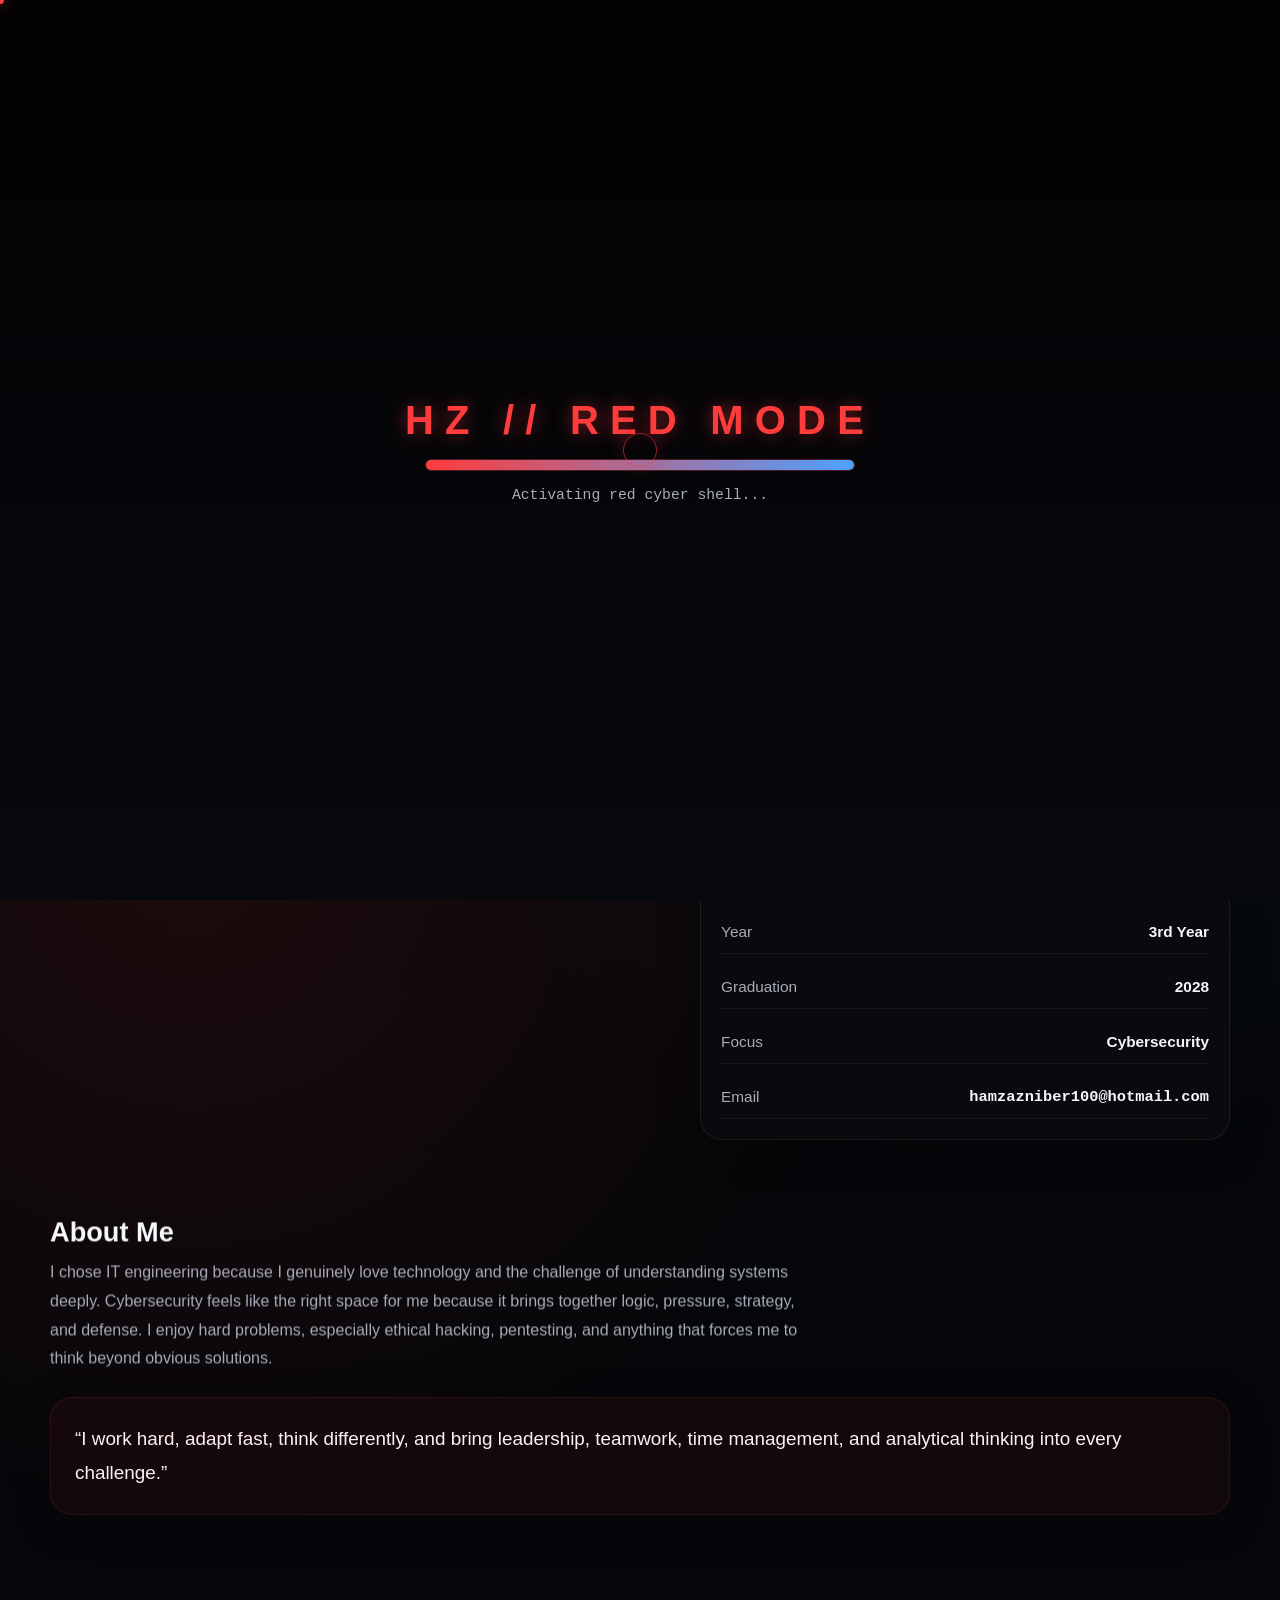
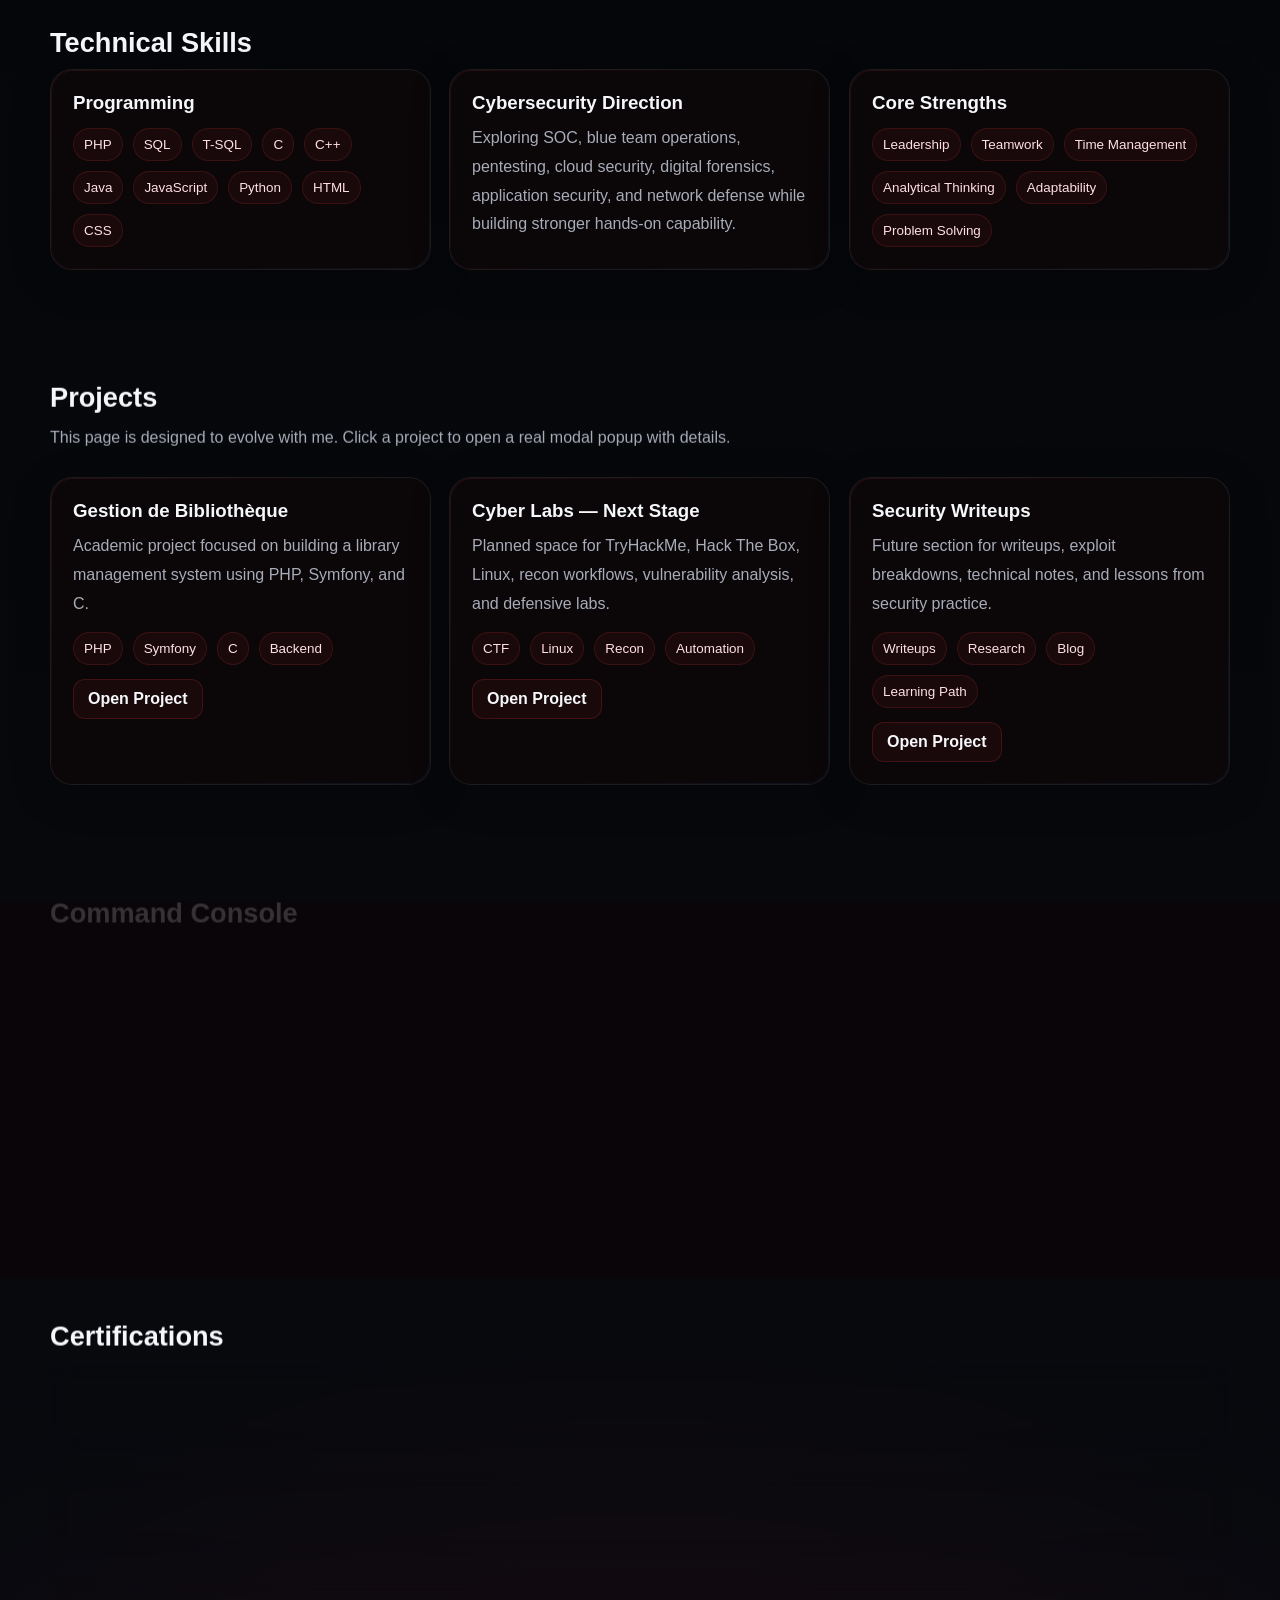
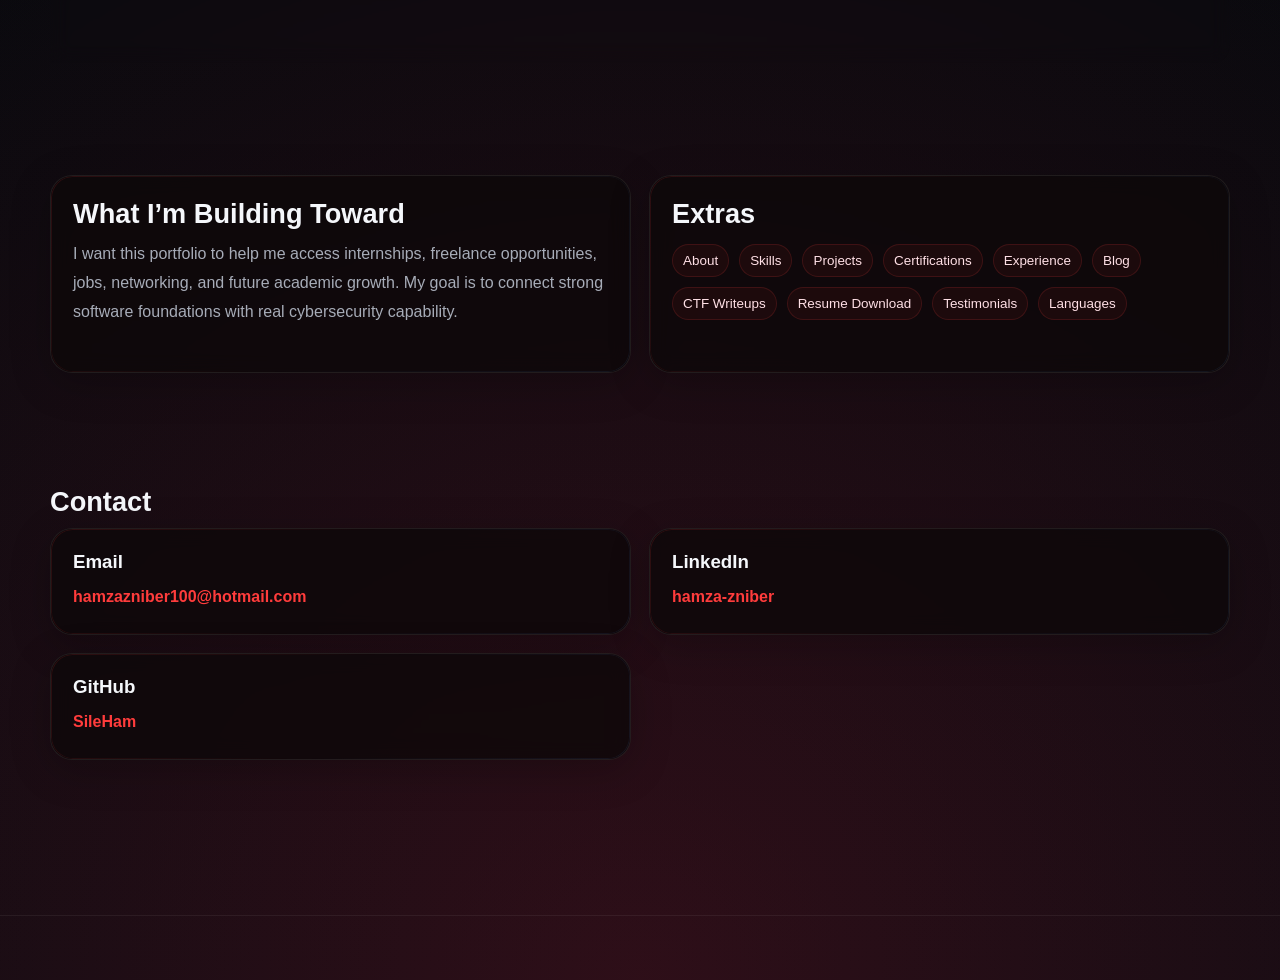
==== commit 0c6f7cd5: "Make index the primary portfolio page" ====
--- a/hamza_portfolio.html
+++ b/hamza_portfolio.html
@@ -3,1383 +3,14 @@
 <head>
   <meta charset="UTF-8" />
   <meta name="viewport" content="width=device-width, initial-scale=1.0" />
-  <title>Hamza Zniber | Cybersecurity Portfolio</title>
-  <style>
-    :root{
-      --bg:#050608;
-      --bg2:#0b0c10;
-      --panel:rgba(14,8,10,.78);
-      --panel2:rgba(20,10,13,.9);
-      --line:rgba(255,60,60,.18);
-      --text:#f5f7fb;
-      --muted:#a7acb8;
-      --red:#ff3c3c;
-      --red-dark:#8f1420;
-      --crimson:#d61f3f;
-      --blue:#4ea1ff;
-      --shadow:0 0 30px rgba(255,60,60,.16);
-    }
-
-    *{box-sizing:border-box;margin:0;padding:0}
-    html{scroll-behavior:smooth}
-    body{
-      font-family:Inter,Segoe UI,Arial,sans-serif;
-      color:var(--text);
-      background:
-        radial-gradient(circle at 15% 20%, rgba(255,60,60,.10), transparent 20%),
-        radial-gradient(circle at 85% 10%, rgba(78,161,255,.08), transparent 20%),
-        radial-gradient(circle at 50% 100%, rgba(214,31,63,.18), transparent 30%),
-        linear-gradient(180deg,#030406 0%, #090b10 100%);
-      overflow-x:hidden;
-      cursor:none;
-    }
-
-    canvas#matrixCanvas{
-      position:fixed;
-      inset:0;
-      z-index:-3;
-      opacity:.22;
-    }
-
-    canvas#particles{
-      position:fixed;
-      inset:0;
-      z-index:-2;
-      opacity:.45;
-    }
-
-    .grid-overlay::before{
-      content:"";
-      position:fixed;
-      inset:0;
-      background-image:
-        linear-gradient(rgba(255,255,255,.028) 1px, transparent 1px),
-        linear-gradient(90deg, rgba(255,255,255,.028) 1px, transparent 1px);
-      background-size:44px 44px;
-      mask-image:linear-gradient(to bottom, rgba(0,0,0,.85), transparent);
-      pointer-events:none;
-      z-index:-1;
-    }
-
-    .scanlines::after{
-      content:"";
-      position:fixed;
-      inset:0;
-      background:linear-gradient(to bottom, transparent 0%, rgba(255,60,60,.03) 50%, transparent 100%);
-      background-size:100% 5px;
-      pointer-events:none;
-      animation:scan 8s linear infinite;
-      opacity:.22;
-      z-index:10;
-    }
-
-    @keyframes scan{
-      from{transform:translateY(-100%)}
-      to{transform:translateY(100%)}
-    }
-
-    .cursor-dot,.cursor-ring{
-      position:fixed;
-      top:0;
-      left:0;
-      pointer-events:none;
-      z-index:99999;
-      transform:translate(-50%,-50%);
-      border-radius:50%;
-    }
-
-    .cursor-dot{
-      width:8px;
-      height:8px;
-      background:var(--red);
-      box-shadow:0 0 14px rgba(255,60,60,.8);
-    }
-
-    .cursor-ring{
-      width:34px;
-      height:34px;
-      border:1px solid rgba(255,60,60,.55);
-      box-shadow:0 0 18px rgba(255,60,60,.18);
-      transition:width .18s,height .18s,border-color .18s,transform .08s;
-    }
-
-    .trail{
-      position:fixed;
-      width:10px;
-      height:10px;
-      border-radius:50%;
-      background:rgba(255,60,60,.22);
-      pointer-events:none;
-      z-index:99998;
-      transform:translate(-50%,-50%);
-      animation:fadeTrail .6s linear forwards;
-    }
-
-    @keyframes fadeTrail{
-      to{opacity:0; transform:translate(-50%,-50%) scale(.2)}
-    }
-
-    .loading-screen{
-      position:fixed;
-      inset:0;
-      background:linear-gradient(180deg,#020204 0%, #08090d 100%);
-      z-index:9999;
-      display:flex;
-      align-items:center;
-      justify-content:center;
-      flex-direction:column;
-      gap:16px;
-      transition:opacity .8s ease, visibility .8s ease;
-    }
-
-    .loading-screen.hidden{
-      opacity:0;
-      visibility:hidden;
-    }
-
-    .loader-logo{
-      font-size:clamp(1.4rem,4vw,2.5rem);
-      font-weight:900;
-      letter-spacing:.28em;
-      color:var(--red);
-      text-shadow:0 0 18px rgba(255,60,60,.5);
-      animation:pulseGlow 1.5s ease-in-out infinite;
-    }
-
-    .loader-bar{
-      width:min(430px,82vw);
-      height:12px;
-      border-radius:999px;
-      overflow:hidden;
-      border:1px solid rgba(255,60,60,.25);
-      background:rgba(255,255,255,.04);
-    }
-
-    .loader-fill{
-      width:0%;
-      height:100%;
-      background:linear-gradient(90deg,var(--red),var(--blue));
-      box-shadow:0 0 24px rgba(255,60,60,.35);
-      animation:loadBar 3.2s ease forwards;
-    }
-
-    .loader-text{
-      color:var(--muted);
-      font-family:ui-monospace,monospace;
-      font-size:.92rem;
-    }
-
-    @keyframes loadBar{
-      0%{width:0%}
-      100%{width:100%}
-    }
-
-    @keyframes pulseGlow{
-      0%,100%{opacity:1;text-shadow:0 0 10px rgba(255,60,60,.4)}
-      50%{opacity:.8;text-shadow:0 0 24px rgba(255,60,60,.8)}
-    }
-
-    .intro-terminal{
-      position:fixed;
-      inset:0;
-      z-index:9998;
-      background:rgba(0,0,0,.95);
-      display:flex;
-      align-items:center;
-      justify-content:center;
-      padding:20px;
-      transition:opacity .8s ease, visibility .8s ease;
-    }
-
-    .intro-terminal.hidden{
-      opacity:0;
-      visibility:hidden;
-      pointer-events:none;
-    }
-
-    .terminal-box{
-      width:min(920px,100%);
-      min-height:430px;
-      background:rgba(7,7,10,.94);
-      border:1px solid rgba(255,60,60,.16);
-      border-radius:18px;
-      box-shadow:0 0 40px rgba(255,60,60,.08);
-      overflow:hidden;
-    }
-
-    .terminal-head{
-      display:flex;
-      align-items:center;
-      gap:8px;
-      padding:14px 18px;
-      border-bottom:1px solid rgba(255,255,255,.06);
-      background:rgba(255,255,255,.02);
-    }
-
-    .dot{width:11px;height:11px;border-radius:50%}
-    .d1{background:#ff5f57}
-    .d2{background:#febc2e}
-    .d3{background:#28c840}
-
-    .terminal-body{
-      padding:22px;
-      font-family:ui-monospace,SFMono-Regular,Menlo,monospace;
-      color:var(--red);
-      line-height:1.8;
-      font-size:1rem;
-      white-space:pre-wrap;
-    }
-
-    .skip-btn{
-      margin-top:16px;
-      padding:12px 18px;
-      border-radius:12px;
-      background:rgba(255,60,60,.08);
-      border:1px solid rgba(255,60,60,.18);
-      color:var(--text);
-      cursor:pointer;
-      font-weight:700;
-      transition:.25s;
-    }
-
-    .skip-btn:hover{transform:translateY(-2px);box-shadow:var(--shadow)}
-
-    nav{
-      position:sticky;
-      top:0;
-      z-index:100;
-      backdrop-filter:blur(12px);
-      background:rgba(4,5,8,.76);
-      border-bottom:1px solid rgba(255,255,255,.06);
-    }
-
-    .nav-inner{
-      max-width:1220px;
-      margin:auto;
-      display:flex;
-      justify-content:space-between;
-      align-items:center;
-      padding:14px 20px;
-      gap:16px;
-      flex-wrap:wrap;
-    }
-
-    .brand{
-      font-weight:900;
-      letter-spacing:.2em;
-      color:var(--red);
-      text-transform:uppercase;
-      text-shadow:0 0 12px rgba(255,60,60,.3);
-    }
-
-    .nav-links{
-      display:flex;
-      flex-wrap:wrap;
-      gap:16px;
-      align-items:center;
-    }
-
-    .nav-links a,.lang-btn{
-      color:var(--muted);
-      text-decoration:none;
-      transition:.25s;
-      font-size:.95rem;
-    }
-
-    .nav-links a:hover,.lang-btn:hover{color:var(--text)}
-
-    .lang-btn{
-      background:transparent;
-      border:1px solid rgba(255,255,255,.12);
-      padding:8px 12px;
-      border-radius:999px;
-      cursor:pointer;
-    }
-
-    .container{
-      max-width:1220px;
-      margin:auto;
-      padding:28px 20px 100px;
-      position:relative;
-      z-index:2;
-    }
-
-    .hero{
-      min-height:95vh;
-      display:grid;
-      grid-template-columns:1.08fr .92fr;
-      gap:28px;
-      align-items:center;
-      padding:30px 0 20px;
-    }
-
-    .hero-card,.side-card,.card,.timeline-item,.quote-box,.console-wrap{
-      background:var(--panel);
-      border:1px solid rgba(255,255,255,.08);
-      border-radius:22px;
-      backdrop-filter:blur(10px);
-      box-shadow:0 10px 40px rgba(0,0,0,.22);
-    }
-
-    .parallax{
-      transform:translateY(0);
-      transition:transform .08s linear;
-      will-change:transform;
-    }
-
-    .hero-card{
-      padding:26px;
-      position:relative;
-      overflow:hidden;
-    }
-
-    .hero-card::before{
-      content:"";
-      position:absolute;
-      inset:0;
-      background:linear-gradient(120deg, transparent, rgba(255,255,255,.05), transparent);
-      transform:translateX(-100%);
-      animation:shine 6s linear infinite;
-    }
-
-    @keyframes shine{
-      to{transform:translateX(100%)}
-    }
-
-    .tag{
-      display:inline-block;
-      padding:8px 14px;
-      border-radius:999px;
-      border:1px solid rgba(255,60,60,.25);
-      color:var(--red);
-      font-size:.82rem;
-      letter-spacing:.08em;
-      text-transform:uppercase;
-      margin-bottom:16px;
-      background:rgba(255,60,60,.05);
-    }
-
-    h1{
-      font-size:clamp(2.8rem,7vw,6rem);
-      line-height:.92;
-      margin-bottom:12px;
-      letter-spacing:-.05em;
-    }
-
-    .accent{
-      background:linear-gradient(90deg,var(--red),var(--blue));
-      -webkit-background-clip:text;
-      -webkit-text-fill-color:transparent;
-    }
-
-    .glitch{
-      position:relative;
-      display:inline-block;
-    }
-
-    .glitch::before,
-    .glitch::after{
-      content:attr(data-text);
-      position:absolute;
-      left:0;
-      top:0;
-      width:100%;
-      overflow:hidden;
-    }
-
-    .glitch::before{
-      color:var(--blue);
-      transform:translate(2px,0);
-      opacity:.35;
-      clip-path:polygon(0 0,100% 0,100% 45%,0 45%);
-      animation:glitch1 2.4s infinite linear alternate-reverse;
-    }
-
-    .glitch::after{
-      color:var(--red);
-      transform:translate(-2px,0);
-      opacity:.45;
-      clip-path:polygon(0 60%,100% 60%,100% 100%,0 100%);
-      animation:glitch2 2.2s infinite linear alternate-reverse;
-    }
-
-    @keyframes glitch1{
-      0%{transform:translate(2px,0)}
-      25%{transform:translate(-2px,1px)}
-      50%{transform:translate(3px,-1px)}
-      100%{transform:translate(-1px,1px)}
-    }
-
-    @keyframes glitch2{
-      0%{transform:translate(-2px,0)}
-      25%{transform:translate(2px,-1px)}
-      50%{transform:translate(-3px,1px)}
-      100%{transform:translate(1px,-1px)}
-    }
-
-    .subtitle{
-      color:var(--muted);
-      font-size:1.08rem;
-      line-height:1.8;
-      max-width:740px;
-    }
-
-    .hero-cta{
-      display:flex;
-      flex-wrap:wrap;
-      gap:14px;
-      margin-top:24px;
-    }
-
-    .btn{
-      text-decoration:none;
-      padding:13px 18px;
-      border-radius:14px;
-      font-weight:800;
-      transition:.25s;
-      border:1px solid rgba(255,255,255,.08);
-      position:relative;
-      overflow:hidden;
-      color:var(--text);
-    }
-
-    .btn:hover{transform:translateY(-3px) scale(1.02)}
-
-    .btn-primary{
-      background:linear-gradient(90deg, rgba(255,60,60,.18), rgba(78,161,255,.16));
-      box-shadow:var(--shadow);
-    }
-
-    .btn-secondary{
-      background:rgba(255,255,255,.03);
-    }
-
-    .side-card{
-      padding:24px;
-      background:linear-gradient(180deg, rgba(15,8,10,.82), rgba(10,10,14,.94));
-      position:relative;
-      overflow:hidden;
-    }
-
-    .side-card::after{
-      content:"";
-      position:absolute;
-      right:-40px;
-      top:-40px;
-      width:160px;
-      height:160px;
-      border-radius:50%;
-      background:radial-gradient(circle, rgba(255,60,60,.22), transparent 70%);
-      filter:blur(10px);
-    }
-
-    .stat{
-      display:flex;
-      justify-content:space-between;
-      gap:12px;
-      padding:14px 0;
-      border-bottom:1px solid rgba(255,255,255,.06);
-      color:var(--muted);
-      font-size:.96rem;
-    }
-
-    .stat strong{
-      color:var(--text);
-      text-align:right;
-    }
-
-    .mono{font-family:ui-monospace,monospace}
-
-    section{padding:56px 0}
-
-    .section-title{
-      font-size:1.7rem;
-      margin-bottom:10px;
-    }
-
-    .section-sub{
-      color:var(--muted);
-      line-height:1.8;
-      max-width:770px;
-      margin-bottom:24px;
-    }
-
-    .cards{
-      display:grid;
-      grid-template-columns:repeat(3,minmax(0,1fr));
-      gap:18px;
-      perspective:1200px;
-    }
-
-    .card{
-      padding:22px;
-      transition:transform .15s ease, box-shadow .2s ease, border-color .2s ease;
-      position:relative;
-      overflow:hidden;
-      transform-style:preserve-3d;
-      will-change:transform;
-    }
-
-    .card::before{
-      content:"";
-      position:absolute;
-      inset:0;
-      border-radius:22px;
-      padding:1px;
-      background:linear-gradient(130deg, rgba(255,60,60,.35), transparent, rgba(78,161,255,.22));
-      -webkit-mask:
-        linear-gradient(#000 0 0) content-box,
-        linear-gradient(#000 0 0);
-      -webkit-mask-composite:xor;
-      mask-composite:exclude;
-      pointer-events:none;
-      opacity:.4;
-    }
-
-    .card:hover{
-      box-shadow:0 0 28px rgba(255,60,60,.1);
-      border-color:rgba(255,60,60,.2);
-    }
-
-    .card h3{margin-bottom:10px}
-    .card p{color:var(--muted);line-height:1.8}
-
-    .chips{
-      display:flex;
-      flex-wrap:wrap;
-      gap:10px;
-      margin-top:14px;
-    }
-
-    .chip{
-      padding:8px 10px;
-      border-radius:999px;
-      font-size:.84rem;
-      background:rgba(255,60,60,.06);
-      border:1px solid rgba(255,60,60,.15);
-      color:#ffe0e6;
-    }
-
-    .timeline{
-      display:grid;
-      gap:18px;
-    }
-
-    .timeline-item{
-      padding:20px;
-      border-left:3px solid var(--red);
-      border-radius:0 18px 18px 0;
-    }
-
-    .timeline-item h3{margin-bottom:6px}
-    .timeline-item span{color:var(--red);font-size:.92rem}
-    .timeline-item p{color:var(--muted);line-height:1.7;margin-top:10px}
-
-    .split{
-      display:grid;
-      grid-template-columns:1fr 1fr;
-      gap:18px;
-    }
-
-    .quote-box{
-      padding:24px;
-      background:rgba(255,60,60,.05);
-      border:1px solid rgba(255,60,60,.14);
-      font-size:1.18rem;
-      line-height:1.8;
-      color:#fff0f2;
-    }
-
-    .contact-grid{
-      display:grid;
-      grid-template-columns:repeat(2,minmax(0,1fr));
-      gap:18px;
-    }
-
-    .project-link{
-      color:var(--red);
-      text-decoration:none;
-      font-weight:700;
-    }
-
-    .lang-fr{display:none}
-
-    footer{
-      padding:24px 20px 40px;
-      border-top:1px solid rgba(255,255,255,.06);
-      text-align:center;
-      color:var(--muted);
-    }
-
-    .reveal{
-      opacity:0;
-      transform:translateY(24px);
-      transition:all .8s ease;
-    }
-
-    .reveal.show{
-      opacity:1;
-      transform:translateY(0);
-    }
-
-    .console-wrap{
-      margin-top:22px;
-      overflow:hidden;
-    }
-
-    .console-head{
-      display:flex;
-      gap:8px;
-      padding:12px 16px;
-      border-bottom:1px solid rgba(255,255,255,.06);
-      background:rgba(255,255,255,.02);
-    }
-
-    .console-body{
-      padding:16px;
-      font-family:ui-monospace,monospace;
-      min-height:220px;
-      color:#ffd7dd;
-      background:rgba(0,0,0,.18);
-    }
-
-    .console-output{
-      white-space:pre-wrap;
-      line-height:1.7;
-      margin-bottom:12px;
-    }
-
-    .console-input-line{
-      display:flex;
-      align-items:center;
-      gap:10px;
-      color:var(--red);
-    }
-
-    .console-input{
-      flex:1;
-      background:transparent;
-      border:none;
-      outline:none;
-      color:#fff;
-      font-family:ui-monospace,monospace;
-      font-size:1rem;
-      cursor:text;
-    }
-
-    .modal{
-      position:fixed;
-      inset:0;
-      background:rgba(0,0,0,.76);
-      display:flex;
-      align-items:center;
-      justify-content:center;
-      padding:20px;
-      z-index:10000;
-      opacity:0;
-      visibility:hidden;
-      transition:.25s;
-    }
-
-    .modal.show{
-      opacity:1;
-      visibility:visible;
-    }
-
-    .modal-content{
-      width:min(760px,100%);
-      background:linear-gradient(180deg, rgba(16,9,12,.96), rgba(8,8,12,.98));
-      border:1px solid rgba(255,60,60,.18);
-      border-radius:22px;
-      padding:24px;
-      box-shadow:0 0 40px rgba(255,60,60,.12);
-      position:relative;
-    }
-
-    .modal-close{
-      position:absolute;
-      top:14px;
-      right:14px;
-      background:rgba(255,255,255,.04);
-      border:1px solid rgba(255,255,255,.08);
-      color:var(--text);
-      width:40px;
-      height:40px;
-      border-radius:50%;
-      cursor:pointer;
-      font-size:1.1rem;
-    }
-
-    .modal-content h3{
-      margin-bottom:10px;
-      font-size:1.5rem;
-    }
-
-    .modal-content p{
-      color:var(--muted);
-      line-height:1.8;
-      margin-bottom:12px;
-    }
-
-    .open-modal{
-      margin-top:14px;
-      display:inline-block;
-      padding:10px 14px;
-      border-radius:12px;
-      border:1px solid rgba(255,60,60,.18);
-      color:var(--text);
-      background:rgba(255,60,60,.06);
-      text-decoration:none;
-      font-weight:700;
-    }
-
-    @media (max-width:980px){
-      body{cursor:auto}
-      .cursor-dot,.cursor-ring{display:none}
-      .hero,.cards,.split,.contact-grid{
-        grid-template-columns:1fr;
-      }
-      .terminal-box{min-height:360px}
-    }
-  </style>
+  <title>Redirecting...</title>
+  <meta http-equiv="refresh" content="0; url=./index.html" />
+  <link rel="canonical" href="./index.html" />
+  <script>
+    window.location.replace("./index.html");
+  </script>
 </head>
-<body class="grid-overlay scanlines">
-  <canvas id="matrixCanvas"></canvas>
-  <canvas id="particles"></canvas>
-
-  <div class="cursor-dot" id="cursorDot"></div>
-  <div class="cursor-ring" id="cursorRing"></div>
-
-  <div class="loading-screen" id="loadingScreen">
-    <div class="loader-logo">HZ // RED MODE</div>
-    <div class="loader-bar"><div class="loader-fill"></div></div>
-    <div class="loader-text" id="loaderText">Initializing offensive visual layer...</div>
-  </div>
-
-  <div class="intro-terminal" id="introTerminal">
-    <div>
-      <div class="terminal-box">
-        <div class="terminal-head">
-          <span class="dot d1"></span>
-          <span class="dot d2"></span>
-          <span class="dot d3"></span>
-        </div>
-        <div class="terminal-body" id="terminalText"></div>
-      </div>
-      <button class="skip-btn" onclick="skipIntro()">Enter Portfolio</button>
-    </div>
-  </div>
-
-  <div class="modal" id="projectModal">
-    <div class="modal-content">
-      <button class="modal-close" onclick="closeModal()">×</button>
-      <h3 id="modalTitle">Project Title</h3>
-      <p id="modalDesc"></p>
-      <div class="chips" id="modalChips"></div>
-    </div>
-  </div>
-
-  <nav>
-    <div class="nav-inner">
-      <div class="brand">HZ // RED CYBER</div>
-      <div class="nav-links">
-        <a href="#about">About</a>
-        <a href="#skills">Skills</a>
-        <a href="#projects">Projects</a>
-        <a href="#console">Console</a>
-        <a href="#contact">Contact</a>
-        <button class="lang-btn" onclick="toggleLang()">FR / EN</button>
-      </div>
-    </div>
-  </nav>
-
-  <main class="container">
-    <section class="hero reveal parallax" data-speed="0.18">
-      <div class="hero-card">
-        <div class="lang-en">
-          <div class="tag">IT Engineering Student • Cybersecurity Path</div>
-          <h1><span class="glitch" data-text="Hamza">Hamza</span> <span class="accent">Zniber</span></h1>
-          <p class="subtitle">
-            Third-year IT engineering student based in Casablanca, building a bold future in cybersecurity through
-            technical projects, problem-solving, and a deep interest in SOC operations, blue team workflows,
-            pentesting, cloud security, digital forensics, and network defense.
-          </p>
-          <div class="hero-cta">
-            <a class="btn btn-primary" href="#projects">Explore My Work</a>
-            <a class="btn btn-secondary" href="mailto:hamzazniber100@hotmail.com">Email Me</a>
-            <a class="btn btn-secondary" href="https://github.com/SileHam" target="_blank">GitHub</a>
-            <a class="btn btn-secondary" href="https://www.linkedin.com/in/hamza-zniber/" target="_blank">LinkedIn</a>
-          </div>
-        </div>
-
-        <div class="lang-fr">
-          <div class="tag">Étudiant ingénieur IT • Parcours cybersécurité</div>
-          <h1><span class="glitch" data-text="Hamza">Hamza</span> <span class="accent">Zniber</span></h1>
-          <p class="subtitle">
-            Étudiant en troisième année d’ingénierie informatique à Casablanca, en train de construire un futur ambitieux
-            dans la cybersécurité à travers des projets techniques, la résolution de problèmes complexes, et un fort intérêt
-            pour les opérations SOC, le blue team, le pentesting, la sécurité cloud, la forensique numérique et la défense réseau.
-          </p>
-          <div class="hero-cta">
-            <a class="btn btn-primary" href="#projects">Voir mes projets</a>
-            <a class="btn btn-secondary" href="mailto:hamzazniber100@hotmail.com">Me contacter</a>
-            <a class="btn btn-secondary" href="https://github.com/SileHam" target="_blank">GitHub</a>
-            <a class="btn btn-secondary" href="https://www.linkedin.com/in/hamza-zniber/" target="_blank">LinkedIn</a>
-          </div>
-        </div>
-      </div>
-
-      <div class="side-card">
-        <div class="stat"><span>Name</span><strong>Hamza Zniber</strong></div>
-        <div class="stat"><span>Location</span><strong>Casablanca, Morocco</strong></div>
-        <div class="stat"><span>School</span><strong>EMSI</strong></div>
-        <div class="stat"><span>Program</span><strong>IT Engineering</strong></div>
-        <div class="stat"><span>Year</span><strong>3rd Year</strong></div>
-        <div class="stat"><span>Graduation</span><strong>2028</strong></div>
-        <div class="stat"><span>Focus</span><strong>Cybersecurity</strong></div>
-        <div class="stat"><span>Email</span><strong class="mono">hamzazniber100@hotmail.com</strong></div>
-      </div>
-    </section>
-
-    <section id="about" class="reveal parallax" data-speed="0.12">
-      <h2 class="section-title lang-en">About Me</h2>
-      <h2 class="section-title lang-fr">À propos de moi</h2>
-
-      <p class="section-sub lang-en">
-        I chose IT engineering because I genuinely love technology and the challenge of understanding systems deeply.
-        Cybersecurity feels like the right space for me because it brings together logic, pressure, strategy, and defense.
-        I enjoy hard problems, especially ethical hacking, pentesting, and anything that forces me to think beyond obvious solutions.
-      </p>
-
-      <p class="section-sub lang-fr">
-        J’ai choisi l’ingénierie informatique parce que j’aime réellement la technologie et le défi de comprendre les systèmes en profondeur.
-        La cybersécurité est pour moi le bon domaine, car elle réunit logique, pression, stratégie et défense.
-        J’aime les problèmes difficiles, surtout le hacking éthique, le pentesting et tout ce qui m’oblige à réfléchir au-delà des solutions évidentes.
-      </p>
-
-      <div class="quote-box lang-en">
-        “I work hard, adapt fast, think differently, and bring leadership, teamwork, time management, and analytical thinking into every challenge.”
-      </div>
-
-      <div class="quote-box lang-fr">
-        « Je travaille dur, je m’adapte vite, je pense différemment, et j’apporte du leadership, de l’esprit d’équipe, de la gestion du temps et une vraie pensée analytique dans chaque défi. »
-      </div>
-    </section>
-
-    <section id="skills" class="reveal parallax" data-speed="0.10">
-      <h2 class="section-title lang-en">Technical Skills</h2>
-      <h2 class="section-title lang-fr">Compétences techniques</h2>
-
-      <div class="cards">
-        <div class="card tilt-card">
-          <h3 class="lang-en">Programming</h3>
-          <h3 class="lang-fr">Programmation</h3>
-          <div class="chips">
-            <span class="chip">PHP</span>
-            <span class="chip">SQL</span>
-            <span class="chip">T-SQL</span>
-            <span class="chip">C</span>
-            <span class="chip">C++</span>
-            <span class="chip">Java</span>
-            <span class="chip">JavaScript</span>
-            <span class="chip">Python</span>
-            <span class="chip">HTML</span>
-            <span class="chip">CSS</span>
-          </div>
-        </div>
-
-        <div class="card tilt-card">
-          <h3 class="lang-en">Cybersecurity Direction</h3>
-          <h3 class="lang-fr">Orientation cybersécurité</h3>
-          <p class="lang-en">
-            Exploring SOC, blue team operations, pentesting, cloud security, digital forensics,
-            application security, and network defense while building stronger hands-on capability.
-          </p>
-          <p class="lang-fr">
-            J’explore le SOC, le blue team, le pentesting, la sécurité cloud, la forensique numérique,
-            la sécurité applicative et la défense réseau tout en renforçant mes compétences pratiques.
-          </p>
-        </div>
-
-        <div class="card tilt-card">
-          <h3 class="lang-en">Core Strengths</h3>
-          <h3 class="lang-fr">Forces principales</h3>
-          <div class="chips">
-            <span class="chip">Leadership</span>
-            <span class="chip">Teamwork</span>
-            <span class="chip">Time Management</span>
-            <span class="chip">Analytical Thinking</span>
-            <span class="chip">Adaptability</span>
-            <span class="chip">Problem Solving</span>
-          </div>
-        </div>
-      </div>
-    </section>
-
-    <section id="projects" class="reveal parallax" data-speed="0.14">
-      <h2 class="section-title lang-en">Projects</h2>
-      <h2 class="section-title lang-fr">Projets</h2>
-
-      <p class="section-sub lang-en">
-        This page is designed to evolve with me. Click a project to open a real modal popup with details.
-      </p>
-
-      <p class="section-sub lang-fr">
-        Cette page est conçue pour évoluer avec moi. Clique sur un projet pour ouvrir une vraie fenêtre popup avec les détails.
-      </p>
-
-      <div class="cards">
-        <div class="card tilt-card">
-          <h3>Gestion de Bibliothèque</h3>
-          <p class="lang-en">
-            Academic project focused on building a library management system using PHP, Symfony, and C.
-          </p>
-          <p class="lang-fr">
-            Projet académique centré sur la création d’un système de gestion de bibliothèque avec PHP, Symfony et C.
-          </p>
-          <div class="chips">
-            <span class="chip">PHP</span>
-            <span class="chip">Symfony</span>
-            <span class="chip">C</span>
-            <span class="chip">Backend</span>
-          </div>
-          <a href="#" class="open-modal" onclick="openProject('Gestion de Bibliothèque', 'A library management project built to handle organization, records, and backend structure using PHP, Symfony, and C. This project helped strengthen your ability to think in terms of system structure, logic flow, and data handling. Later, you can expand this modal with screenshots, GitHub links, features, and technical architecture.', ['PHP','Symfony','C','Backend Logic','Academic Project']); return false;">Open Project</a>
-        </div>
-
-        <div class="card tilt-card">
-          <h3 class="lang-en">Cyber Labs — Next Stage</h3>
-          <h3 class="lang-fr">Labs cyber — prochaine étape</h3>
-          <p class="lang-en">
-            Planned space for TryHackMe, Hack The Box, Linux, recon workflows, vulnerability analysis, and defensive labs.
-          </p>
-          <p class="lang-fr">
-            Espace prévu pour TryHackMe, Hack The Box, Linux, recon, analyse de vulnérabilités et labs défensifs.
-          </p>
-          <div class="chips">
-            <span class="chip">CTF</span>
-            <span class="chip">Linux</span>
-            <span class="chip">Recon</span>
-            <span class="chip">Automation</span>
-          </div>
-          <a href="#" class="open-modal" onclick="openProject('Cyber Labs', 'This section is reserved for your future cybersecurity hands-on work: TryHackMe rooms, Hack The Box labs, network enumeration, Linux privilege escalation, scanning workflows, and automation scripts. Once you complete them, each lab can become its own modal project card.', ['TryHackMe','Hack The Box','Linux','Recon','Blue Team']); return false;">Open Project</a>
-        </div>
-
-        <div class="card tilt-card">
-          <h3 class="lang-en">Security Writeups</h3>
-          <h3 class="lang-fr">Writeups sécurité</h3>
-          <p class="lang-en">
-            Future section for writeups, exploit breakdowns, technical notes, and lessons from security practice.
-          </p>
-          <p class="lang-fr">
-            Future section pour les writeups, analyses d’exploits, notes techniques et leçons de pratique sécurité.
-          </p>
-          <div class="chips">
-            <span class="chip">Writeups</span>
-            <span class="chip">Research</span>
-            <span class="chip">Blog</span>
-            <span class="chip">Learning Path</span>
-          </div>
-          <a href="#" class="open-modal" onclick="openProject('Security Writeups', 'A future hub for your security knowledge. Use it for CTF writeups, vulnerability analysis, reverse engineering notes, defensive insights, and short articles that show how you think through technical problems. This will make your portfolio much stronger for recruiters and internship applications.', ['Writeups','Research','Blog','Security Notes']); return false;">Open Project</a>
-        </div>
-      </div>
-    </section>
-
-    <section id="console" class="reveal parallax" data-speed="0.09">
-      <h2 class="section-title lang-en">Command Console</h2>
-      <h2 class="section-title lang-fr">Console de commandes</h2>
-
-      <div class="console-wrap">
-        <div class="console-head">
-          <span class="dot d1"></span>
-          <span class="dot d2"></span>
-          <span class="dot d3"></span>
-        </div>
-        <div class="console-body">
-          <div class="console-output" id="consoleOutput">Type <strong>help</strong> to explore commands.</div>
-          <div class="console-input-line">
-            <span>hamza@portfolio:~$</span>
-            <input id="consoleInput" class="console-input" type="text" autocomplete="off" spellcheck="false" />
-          </div>
-        </div>
-      </div>
-    </section>
-
-    <section id="certifications" class="reveal parallax" data-speed="0.11">
-      <h2 class="section-title lang-en">Certifications</h2>
-      <h2 class="section-title lang-fr">Certifications</h2>
-
-      <div class="timeline">
-        <div class="timeline-item">
-          <h3>Introduction à la programmation orientée objet (en C++) — EPFL</h3>
-          <span>Issued Dec 2025 • Credential ID: E4AC9MM87BDW</span>
-        </div>
-        <div class="timeline-item">
-          <h3>JavaScript, jQuery, and JSON — University of Michigan</h3>
-          <span>Issued Dec 2025 • Credential ID: 9CICCCM0WZZT</span>
-        </div>
-        <div class="timeline-item">
-          <h3>The Foundations of Cybersecurity — Kennesaw State University</h3>
-          <span>Issued Mar 2026 • Credential ID: BMIMCLU0WZEO</span>
-        </div>
-      </div>
-    </section>
-
-    <section class="reveal parallax" data-speed="0.08">
-      <div class="split">
-        <div class="card tilt-card">
-          <h2 class="section-title lang-en">What I’m Building Toward</h2>
-          <h2 class="section-title lang-fr">Ce que je vise</h2>
-          <p class="section-sub lang-en">
-            I want this portfolio to help me access internships, freelance opportunities, jobs,
-            networking, and future academic growth. My goal is to connect strong software foundations
-            with real cybersecurity capability.
-          </p>
-          <p class="section-sub lang-fr">
-            Je veux que ce portfolio m’aide à accéder à des stages, à des opportunités freelance,
-            à des emplois, au networking et à une progression académique future.
-          </p>
-        </div>
-
-        <div class="card tilt-card">
-          <h2 class="section-title lang-en">Extras</h2>
-          <h2 class="section-title lang-fr">Extras</h2>
-          <div class="chips">
-            <span class="chip">About</span>
-            <span class="chip">Skills</span>
-            <span class="chip">Projects</span>
-            <span class="chip">Certifications</span>
-            <span class="chip">Experience</span>
-            <span class="chip">Blog</span>
-            <span class="chip">CTF Writeups</span>
-            <span class="chip">Resume Download</span>
-            <span class="chip">Testimonials</span>
-            <span class="chip">Languages</span>
-          </div>
-        </div>
-      </div>
-    </section>
-
-    <section id="contact" class="reveal parallax" data-speed="0.12">
-      <h2 class="section-title lang-en">Contact</h2>
-      <h2 class="section-title lang-fr">Contact</h2>
-
-      <div class="contact-grid">
-        <div class="card tilt-card">
-          <h3>Email</h3>
-          <p><a class="project-link" href="mailto:hamzazniber100@hotmail.com">hamzazniber100@hotmail.com</a></p>
-        </div>
-        <div class="card tilt-card">
-          <h3>LinkedIn</h3>
-          <p><a class="project-link" href="https://www.linkedin.com/in/hamza-zniber/" target="_blank">hamza-zniber</a></p>
-        </div>
-        <div class="card tilt-card">
-          <h3>GitHub</h3>
-          <p><a class="project-link" href="https://github.com/SileHam" target="_blank">SileHam</a></p>
-        </div>
-      </div>
-    </section>
-  </main>
-
-  <footer></footer>
-
-  <script>
-    let french = false;
-    function toggleLang(){
-      french = !french;
-      document.querySelectorAll('.lang-en').forEach(el => el.style.display = french ? 'none' : '');
-      document.querySelectorAll('.lang-fr').forEach(el => el.style.display = french ? '' : 'none');
-    }
-
-    const terminalLines = [
-      "[BOOT] Initializing red interface...",
-      "[SYS] Loading encrypted identity modules...",
-      "[OK] User detected: Hamza Zniber",
-      "[OK] Role detected: IT Engineering Student",
-      "[OK] Target path: Cybersecurity",
-      "[OK] Matrix rain activated...",
-      "[OK] Cursor trail engaged...",
-      "[OK] Command console online...",
-      "[ACCESS GRANTED] Welcome to the portfolio."
-    ];
-
-    let lineIndex = 0;
-    const terminalText = document.getElementById("terminalText");
-
-    function typeTerminalLine() {
-      if (lineIndex >= terminalLines.length) return;
-      const line = terminalLines[lineIndex];
-      let charIndex = 0;
-      const p = document.createElement("div");
-      terminalText.appendChild(p);
-
-      const typer = setInterval(() => {
-        p.textContent += line.charAt(charIndex);
-        charIndex++;
-        if (charIndex >= line.length) {
-          clearInterval(typer);
-          lineIndex++;
-          setTimeout(typeTerminalLine, 220);
-        }
-      }, 24);
-    }
-
-    function skipIntro(){
-      document.getElementById("introTerminal").classList.add("hidden");
-    }
-
-    window.addEventListener("load", () => {
-      const loaderTexts = [
-        "Initializing offensive visual layer...",
-        "Injecting matrix module...",
-        "Booting terminal interface...",
-        "Activating red cyber shell..."
-      ];
-      let i = 0;
-      const loaderText = document.getElementById("loaderText");
-      const textInterval = setInterval(() => {
-        i = (i + 1) % loaderTexts.length;
-        loaderText.textContent = loaderTexts[i];
-      }, 700);
-
-      setTimeout(() => {
-        clearInterval(textInterval);
-        document.getElementById("loadingScreen").classList.add("hidden");
-        typeTerminalLine();
-      }, 3400);
-
-      setTimeout(() => {
-        document.getElementById("introTerminal").classList.add("hidden");
-      }, 8200);
-    });
-
-    const observer = new IntersectionObserver((entries) => {
-      entries.forEach(entry => {
-        if(entry.isIntersecting){
-          entry.target.classList.add("show");
-        }
-      });
-    }, { threshold: 0.12 });
-
-    document.querySelectorAll('.reveal').forEach(el => observer.observe(el));
-
-    function openProject(title, desc, chips){
-      document.getElementById('modalTitle').textContent = title;
-      document.getElementById('modalDesc').textContent = desc;
-      const chipsWrap = document.getElementById('modalChips');
-      chipsWrap.innerHTML = '';
-      chips.forEach(ch => {
-        const span = document.createElement('span');
-        span.className = 'chip';
-        span.textContent = ch;
-        chipsWrap.appendChild(span);
-      });
-      document.getElementById('projectModal').classList.add('show');
-    }
-
-    function closeModal(){
-      document.getElementById('projectModal').classList.remove('show');
-    }
-
-    document.getElementById('projectModal').addEventListener('click', (e) => {
-      if(e.target.id === 'projectModal') closeModal();
-    });
-
-    const consoleInput = document.getElementById('consoleInput');
-    const consoleOutput = document.getElementById('consoleOutput');
-
-    function appendConsole(text){
-      consoleOutput.innerHTML += "\\n" + text;
-      consoleOutput.scrollTop = consoleOutput.scrollHeight;
-    }
-
-    consoleInput.addEventListener('keydown', function(e){
-      if(e.key === 'Enter'){
-        const cmd = this.value.trim().toLowerCase();
-        appendConsole("\\n> " + cmd);
-
-        if(cmd === 'help'){
-          appendConsole("Available commands:\\n- help\\n- cv\\n- projects\\n- contact\\n- clear");
-        } else if(cmd === 'cv'){
-          appendConsole("CV module ready. Replace this with your CV PDF link later.");
-        } else if(cmd === 'projects'){
-          appendConsole("Projects:\\n1. Gestion de Bibliothèque\\n2. Cyber Labs\\n3. Security Writeups");
-          document.getElementById('projects').scrollIntoView({behavior:'smooth'});
-        } else if(cmd === 'contact'){
-          appendConsole("Email: hamzazniber100@hotmail.com\\nGitHub: github.com/SileHam\\nLinkedIn: linkedin.com/in/hamza-zniber");
-          document.getElementById('contact').scrollIntoView({behavior:'smooth'});
-        } else if(cmd === 'clear'){
-          consoleOutput.innerHTML = "Type <strong>help</strong> to explore commands.";
-        } else if(cmd){
-          appendConsole("Command not found. Type help.");
-        }
-
-        this.value = '';
-      }
-    });
-
-    const cards = document.querySelectorAll('.tilt-card');
-    cards.forEach(card => {
-      card.addEventListener('mousemove', e => {
-        const rect = card.getBoundingClientRect();
-        const x = e.clientX - rect.left;
-        const y = e.clientY - rect.top;
-        const midX = rect.width / 2;
-        const midY = rect.height / 2;
-        const rotateX = ((y - midY) / midY) * -8;
-        const rotateY = ((x - midX) / midX) * 8;
-        card.style.transform = `rotateX(${rotateX}deg) rotateY(${rotateY}deg) translateY(-4px)`;
-      });
-      card.addEventListener('mouseleave', () => {
-        card.style.transform = 'rotateX(0deg) rotateY(0deg) translateY(0)';
-      });
-    });
-
-    window.addEventListener('scroll', () => {
-      const scrollY = window.scrollY;
-      document.querySelectorAll('.parallax').forEach(el => {
-        const speed = parseFloat(el.dataset.speed || 0.1);
-        el.style.transform = `translateY(${scrollY * speed * -0.15}px)`;
-      });
-    });
-
-    const cursorDot = document.getElementById('cursorDot');
-    const cursorRing = document.getElementById('cursorRing');
-    let ringX = window.innerWidth / 2, ringY = window.innerHeight / 2;
-    let mouseX = ringX, mouseY = ringY;
-
-    window.addEventListener('mousemove', e => {
-      mouseX = e.clientX;
-      mouseY = e.clientY;
-      cursorDot.style.left = mouseX + 'px';
-      cursorDot.style.top = mouseY + 'px';
-
-      const trail = document.createElement('div');
-      trail.className = 'trail';
-      trail.style.left = mouseX + 'px';
-      trail.style.top = mouseY + 'px';
-      document.body.appendChild(trail);
-      setTimeout(() => trail.remove(), 600);
-    });
-
-    function animateCursor(){
-      ringX += (mouseX - ringX) * 0.16;
-      ringY += (mouseY - ringY) * 0.16;
-      cursorRing.style.left = ringX + 'px';
-      cursorRing.style.top = ringY + 'px';
-      requestAnimationFrame(animateCursor);
-    }
-    animateCursor();
-
-    document.querySelectorAll('a, button, .card, .console-input').forEach(el => {
-      el.addEventListener('mouseenter', () => {
-        cursorRing.style.width = '48px';
-        cursorRing.style.height = '48px';
-      });
-      el.addEventListener('mouseleave', () => {
-        cursorRing.style.width = '34px';
-        cursorRing.style.height = '34px';
-      });
-    });
-
-    const matrixCanvas = document.getElementById("matrixCanvas");
-    const mtx = matrixCanvas.getContext("2d");
-    let drops = [];
-    let fontSize = 16;
-    const letters = "01{}[]<>$#@/\\|ABCDEFGHIJKLMNOPQRSTUVWXYZ";
-
-    function resizeMatrix(){
-      matrixCanvas.width = window.innerWidth;
-      matrixCanvas.height = window.innerHeight;
-      const columns = Math.floor(matrixCanvas.width / fontSize);
-      drops = Array(columns).fill(1);
-    }
-
-    function drawMatrix(){
-      mtx.fillStyle = "rgba(3,4,6,0.08)";
-      mtx.fillRect(0, 0, matrixCanvas.width, matrixCanvas.height);
-      mtx.fillStyle = "#ff3c3c";
-      mtx.font = fontSize + "px monospace";
-
-      for(let i = 0; i < drops.length; i++){
-        const text = letters[Math.floor(Math.random() * letters.length)];
-        mtx.fillText(text, i * fontSize, drops[i] * fontSize);
-
-        if(drops[i] * fontSize > matrixCanvas.height && Math.random() > 0.975){
-          drops[i] = 0;
-        }
-        drops[i]++;
-      }
-    }
-
-    resizeMatrix();
-    setInterval(drawMatrix, 60);
-
-    const pCanvas = document.getElementById("particles");
-    const ctx = pCanvas.getContext("2d");
-    let particles = [];
-
-    function resizeParticles(){
-      pCanvas.width = window.innerWidth;
-      pCanvas.height = window.innerHeight;
-    }
-
-    function createParticles(){
-      particles = [];
-      const count = Math.floor(window.innerWidth / 16);
-      for(let i=0;i<count;i++){
-        particles.push({
-          x: Math.random() * pCanvas.width,
-          y: Math.random() * pCanvas.height,
-          r: Math.random() * 2 + 0.5,
-          dx: (Math.random() - 0.5) * 0.28,
-          dy: (Math.random() - 0.5) * 0.28,
-          a: Math.random() * 0.45 + 0.12
-        });
-      }
-    }
-
-    function animateParticles(){
-      ctx.clearRect(0,0,pCanvas.width,pCanvas.height);
-      for(const p of particles){
-        p.x += p.dx;
-        p.y += p.dy;
-
-        if(p.x < 0 || p.x > pCanvas.width) p.dx *= -1;
-        if(p.y < 0 || p.y > pCanvas.height) p.dy *= -1;
-
-        ctx.beginPath();
-        ctx.arc(p.x,p.y,p.r,0,Math.PI*2);
-        ctx.fillStyle = `rgba(255,60,60,${p.a})`;
-        ctx.fill();
-      }
-
-      for(let i=0;i<particles.length;i++){
-        for(let j=i+1;j<particles.length;j++){
-          const dx = particles[i].x - particles[j].x;
-          const dy = particles[i].y - particles[j].y;
-          const dist = Math.sqrt(dx*dx + dy*dy);
-          if(dist < 110){
-            ctx.beginPath();
-            ctx.moveTo(particles[i].x, particles[i].y);
-            ctx.lineTo(particles[j].x, particles[j].y);
-            ctx.strokeStyle = `rgba(78,161,255,${0.06 - dist/2200})`;
-            ctx.lineWidth = 1;
-            ctx.stroke();
-          }
-        }
-      }
-      requestAnimationFrame(animateParticles);
-    }
-
-    resizeParticles();
-    createParticles();
-    animateParticles();
-
-    window.addEventListener("resize", () => {
-      resizeMatrix();
-      resizeParticles();
-      createParticles();
-    });
-  </script>
+<body>
+  <p>Redirecting to <a href="./index.html">index.html</a>...</p>
 </body>
-</html>+</html>
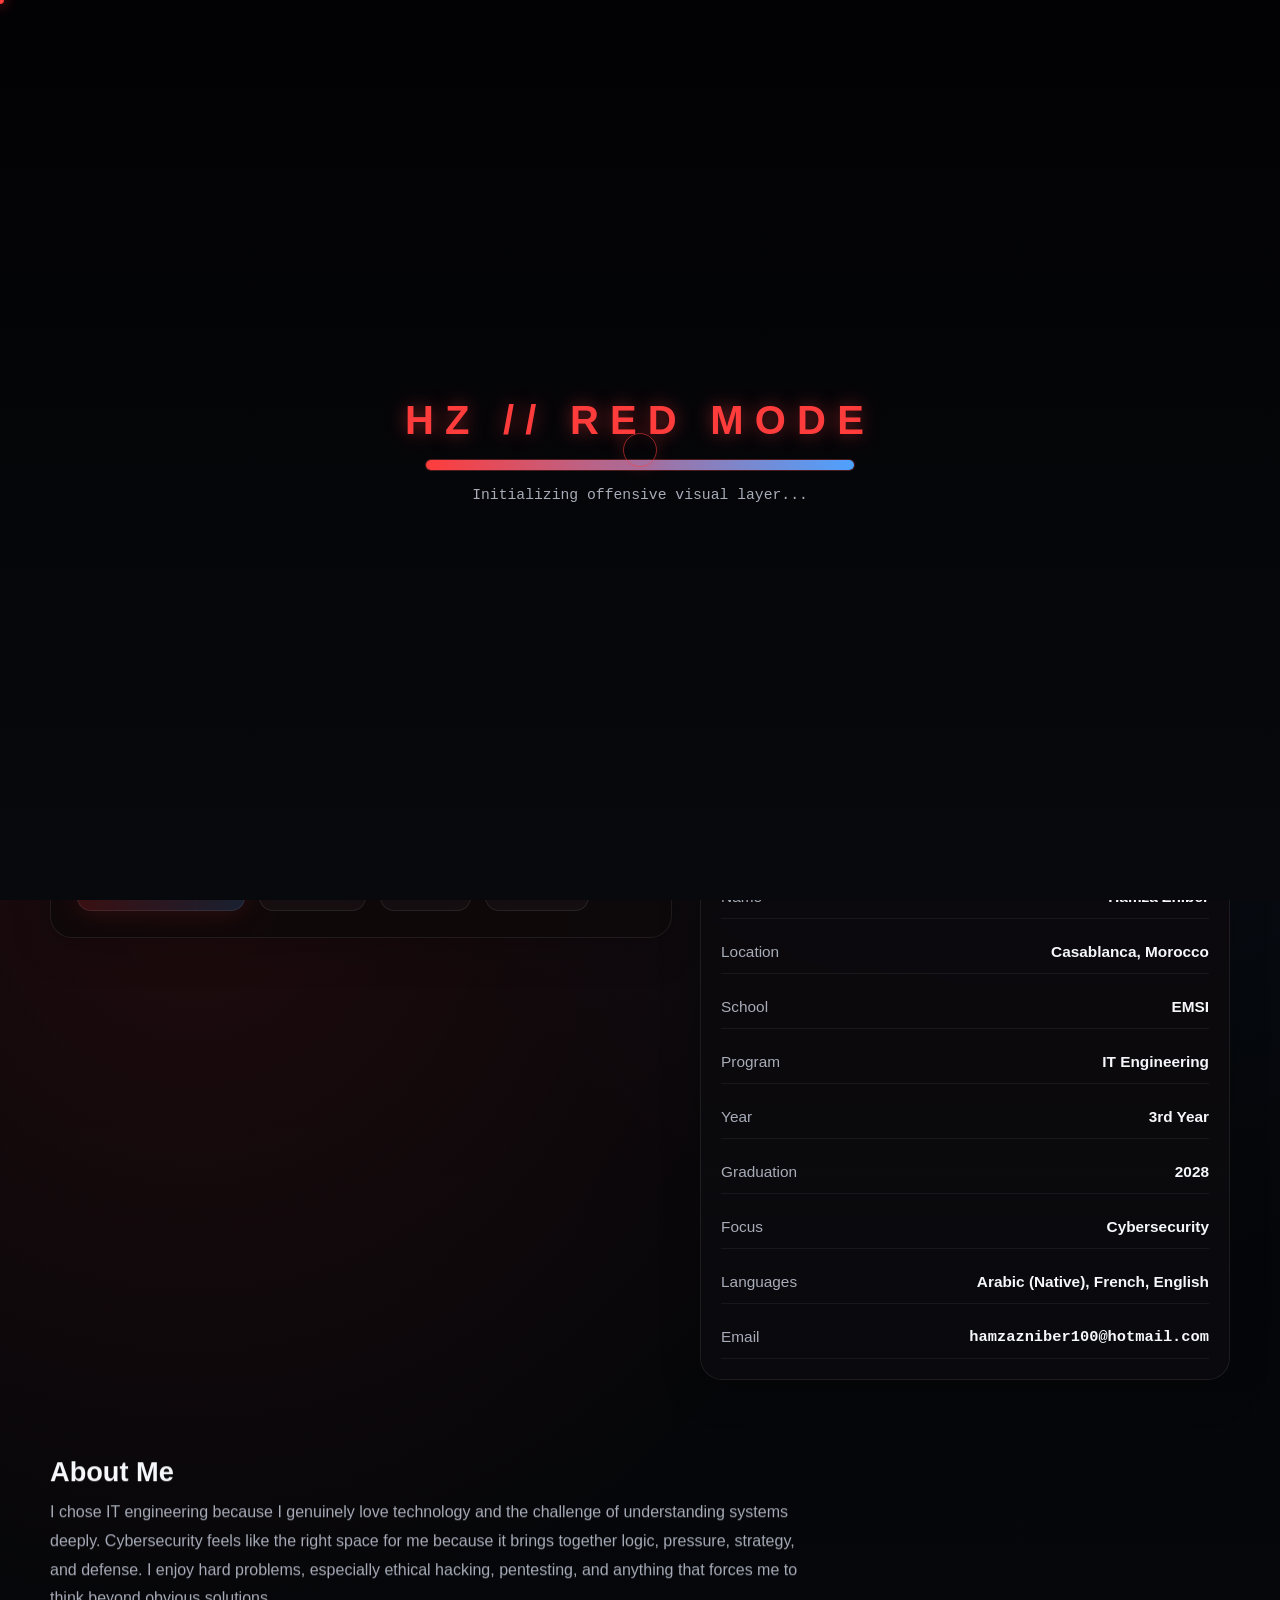
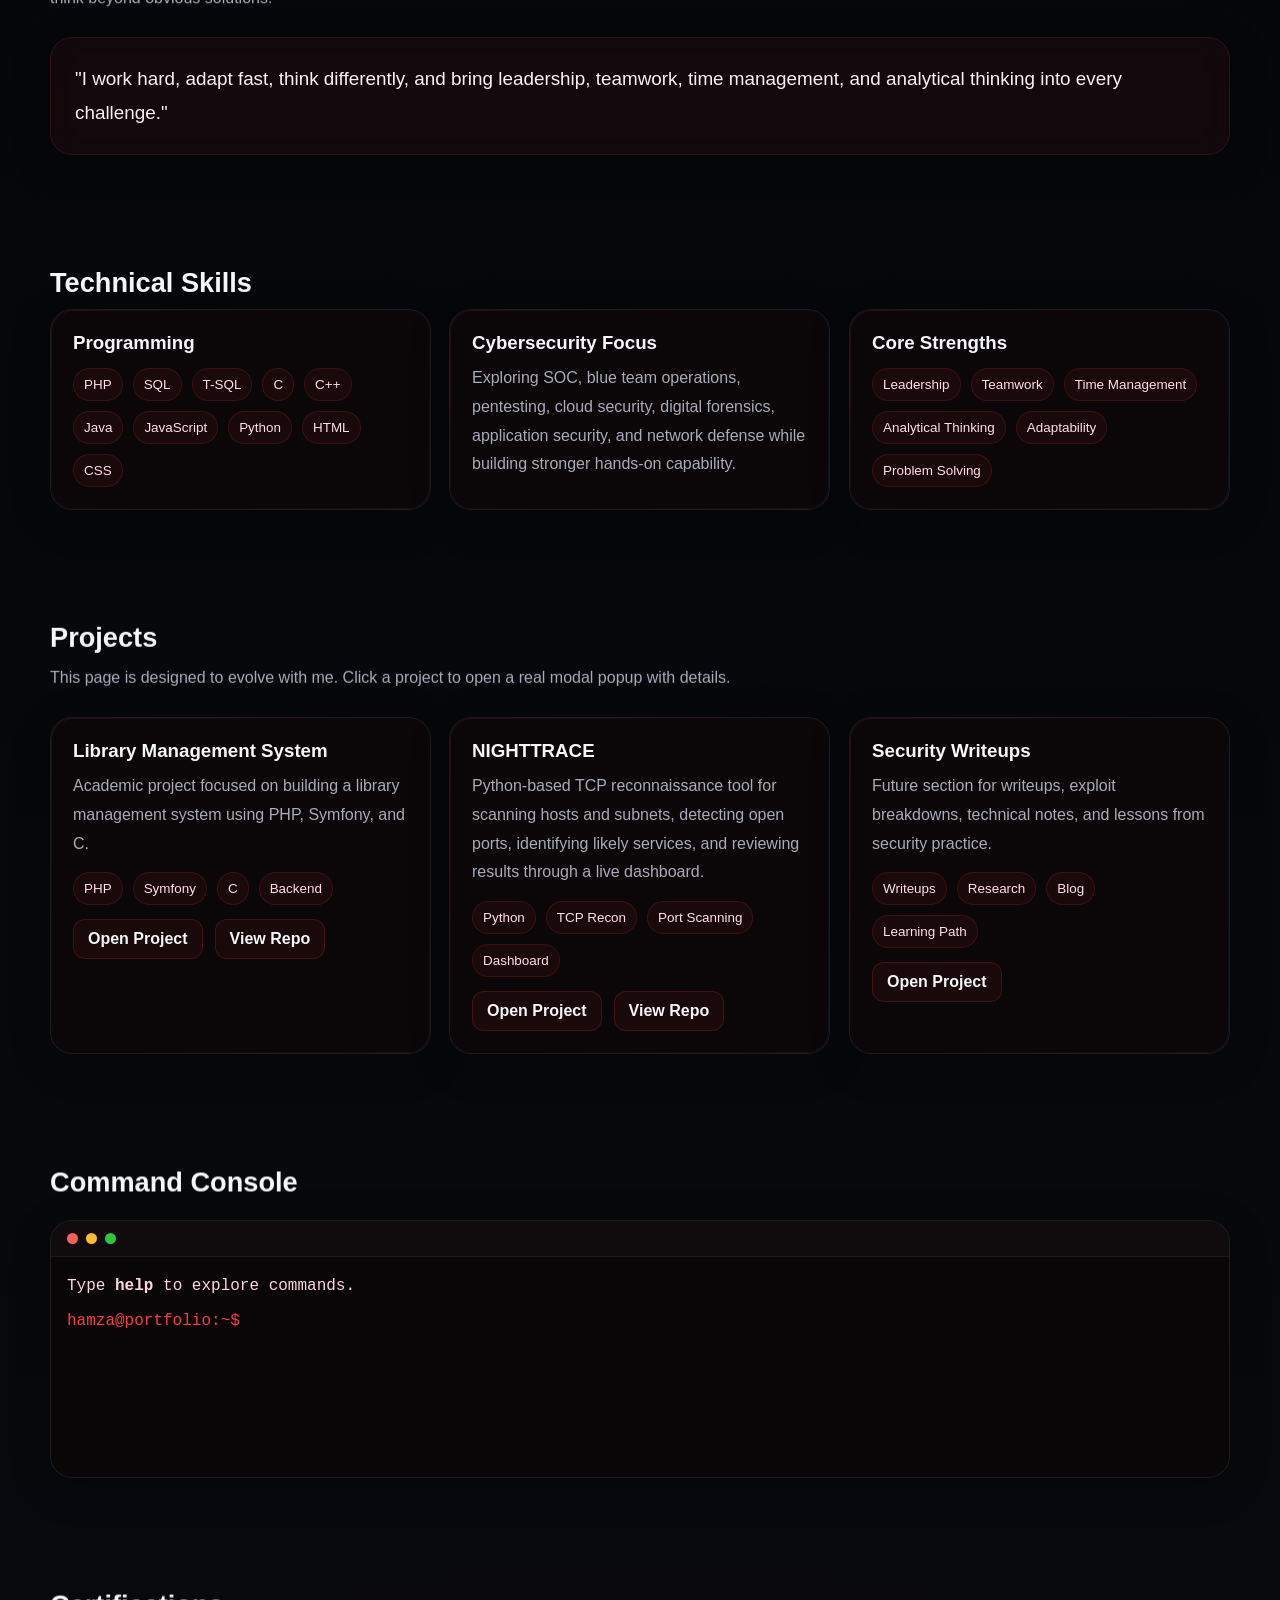
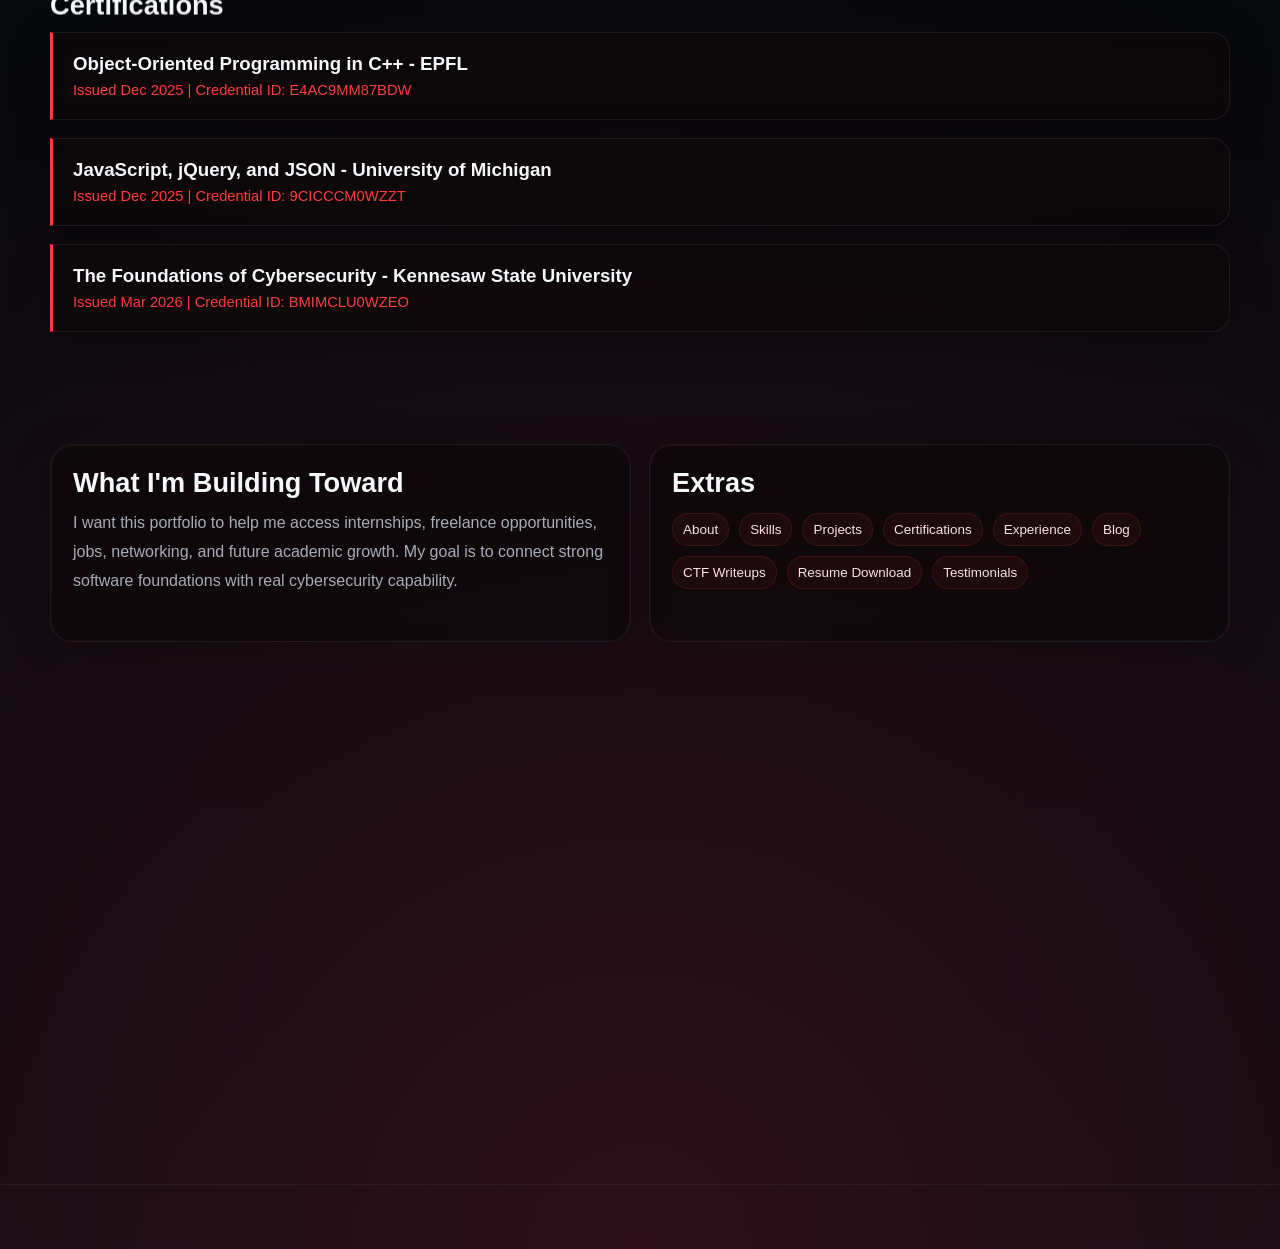
==== commit 318e953f: "Add custom tab favicon" ====
--- a/hamza_portfolio.html
+++ b/hamza_portfolio.html
@@ -4,6 +4,7 @@
   <meta charset="UTF-8" />
   <meta name="viewport" content="width=device-width, initial-scale=1.0" />
   <title>Redirecting...</title>
+  <link rel="icon" href="./favicon.svg" type="image/svg+xml" sizes="any" />
   <meta http-equiv="refresh" content="0; url=./index.html" />
   <link rel="canonical" href="./index.html" />
   <script>
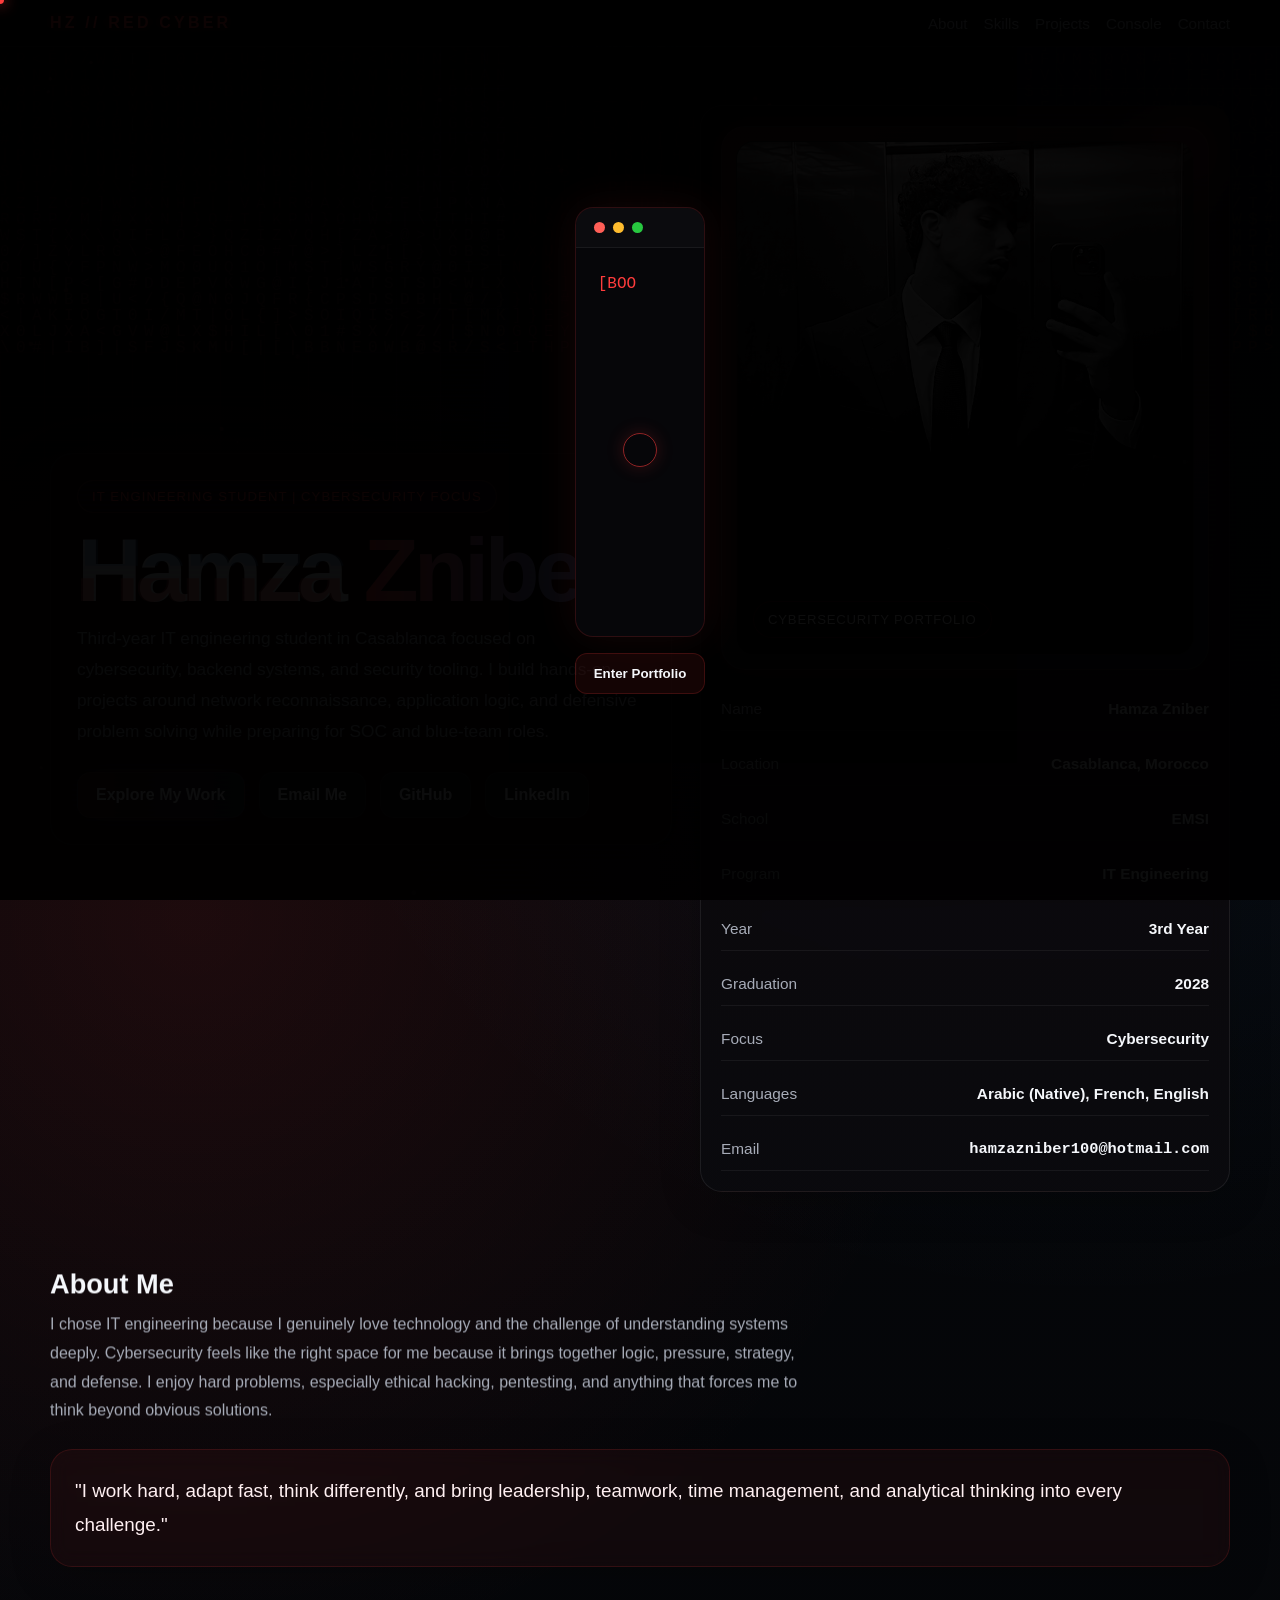
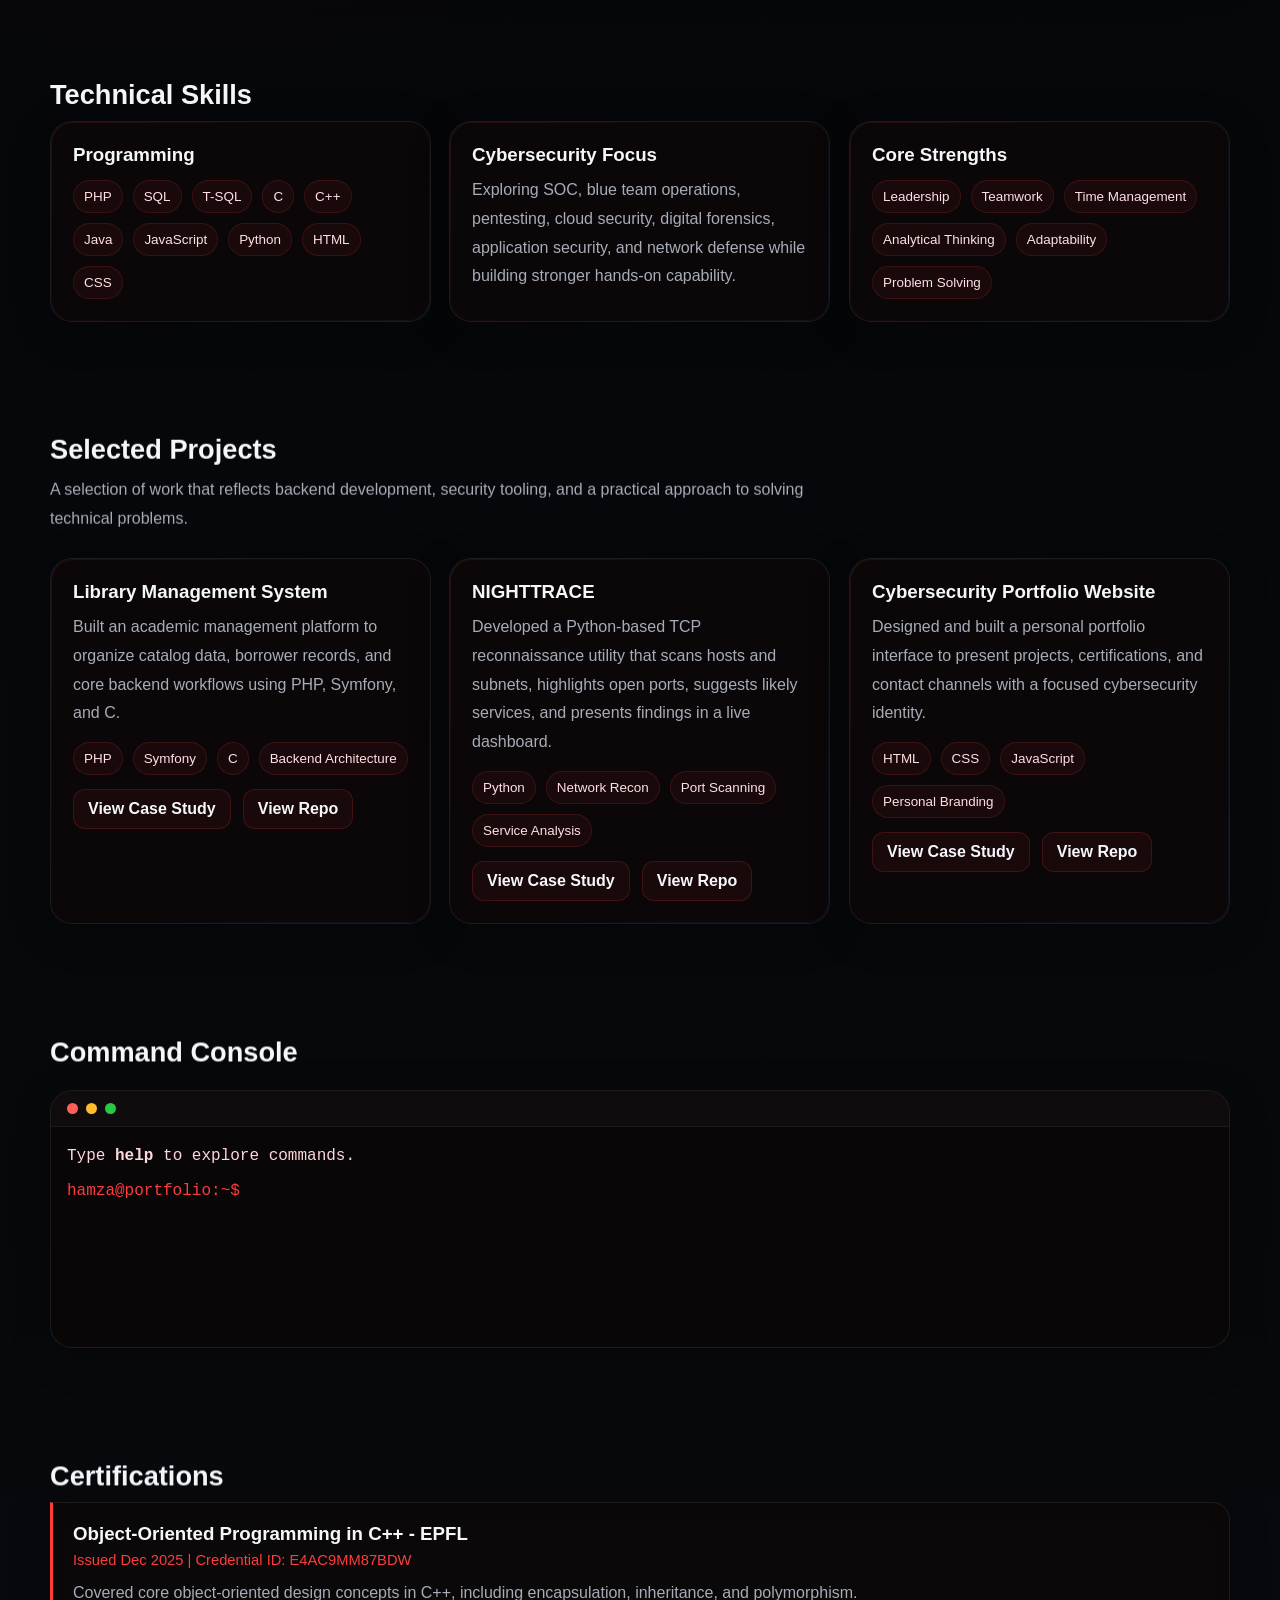
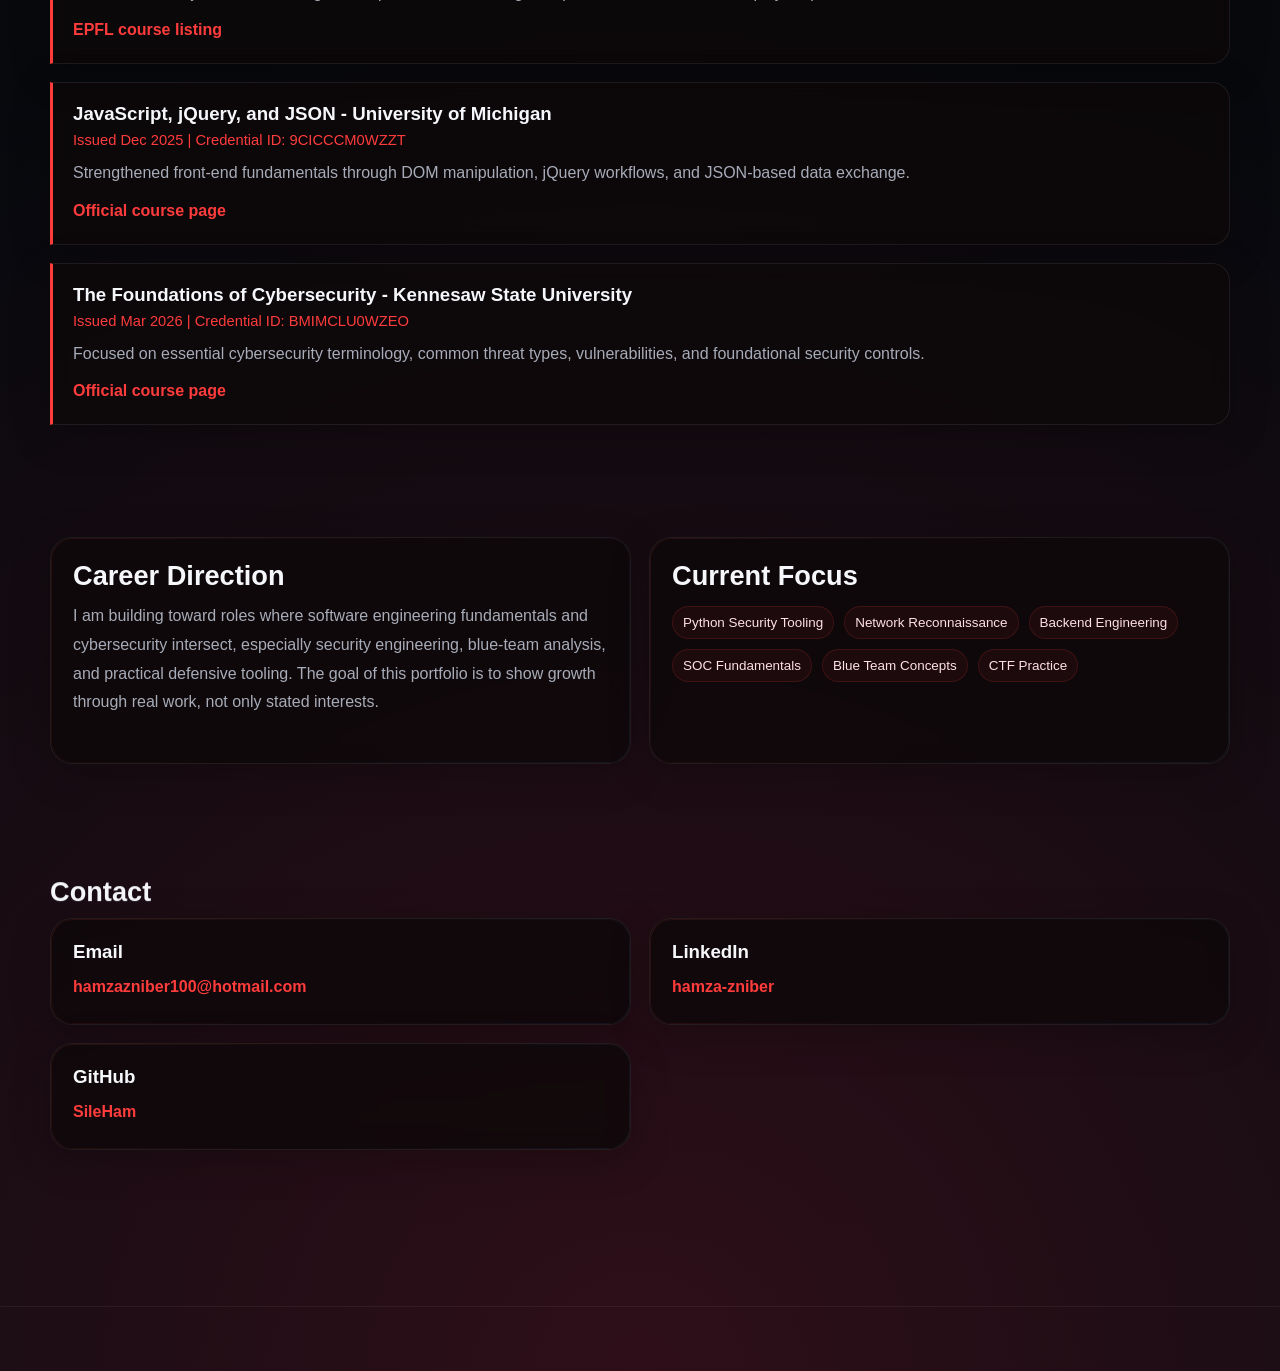
==== commit d96b40a2: "Refresh portfolio content and favicon" ====
--- a/hamza_portfolio.html
+++ b/hamza_portfolio.html
@@ -4,7 +4,7 @@
   <meta charset="UTF-8" />
   <meta name="viewport" content="width=device-width, initial-scale=1.0" />
   <title>Redirecting...</title>
-  <link rel="icon" href="./favicon.svg" type="image/svg+xml" sizes="any" />
+  <link rel="icon" href="./favicon.png?v=20260404" type="image/png" sizes="256x256" />
   <meta http-equiv="refresh" content="0; url=./index.html" />
   <link rel="canonical" href="./index.html" />
   <script>
